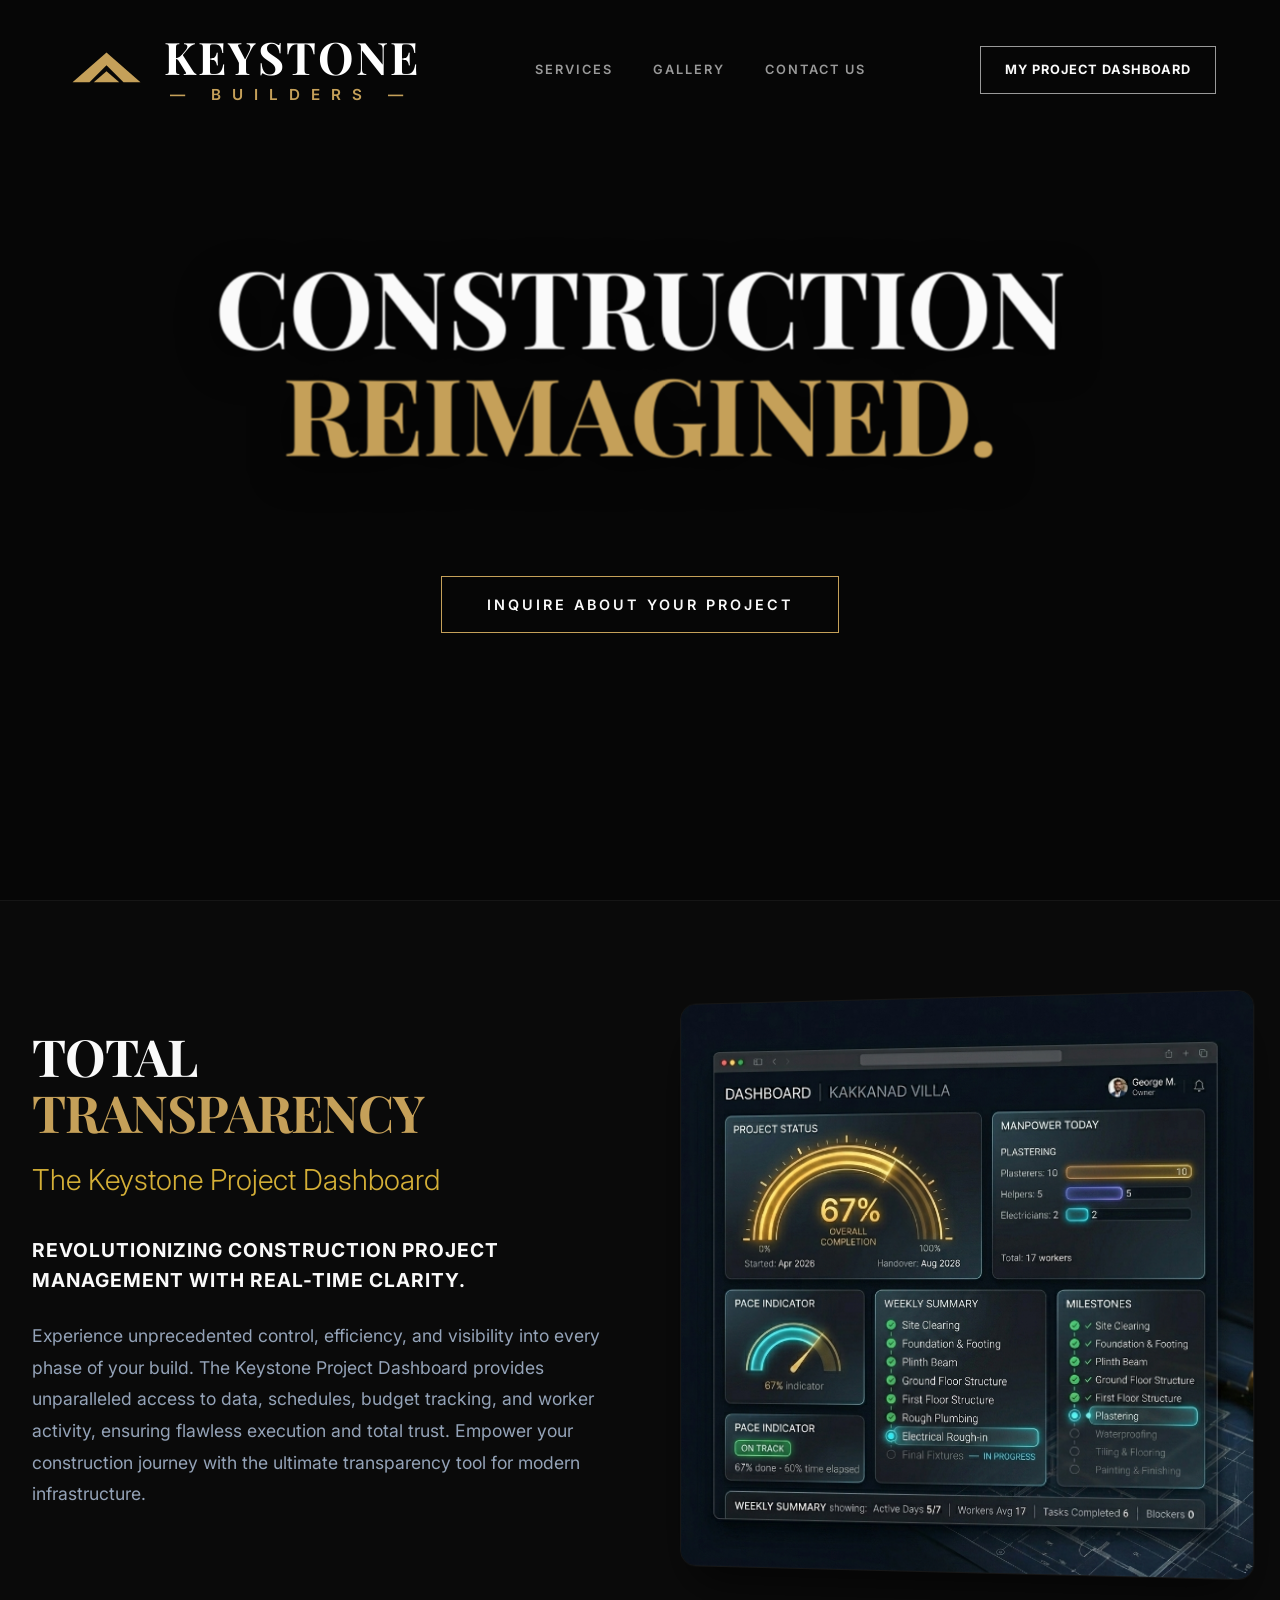
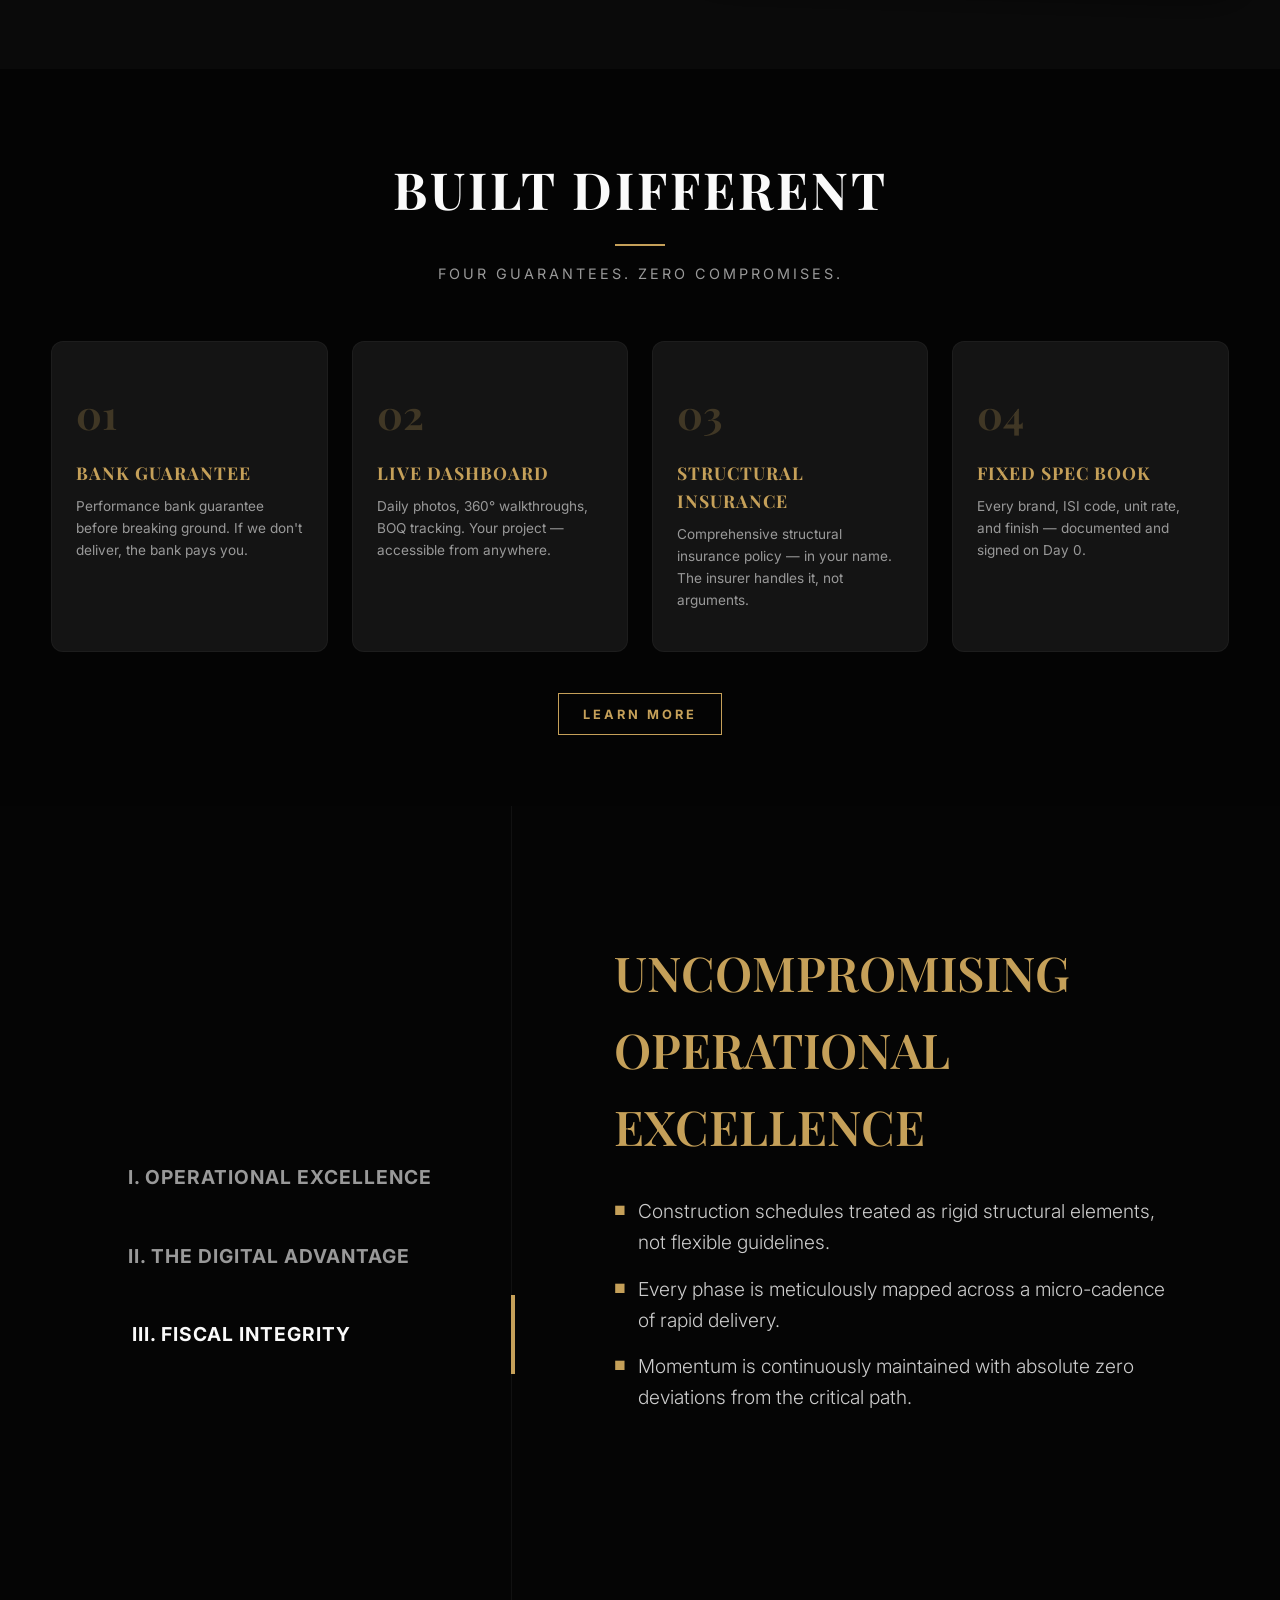
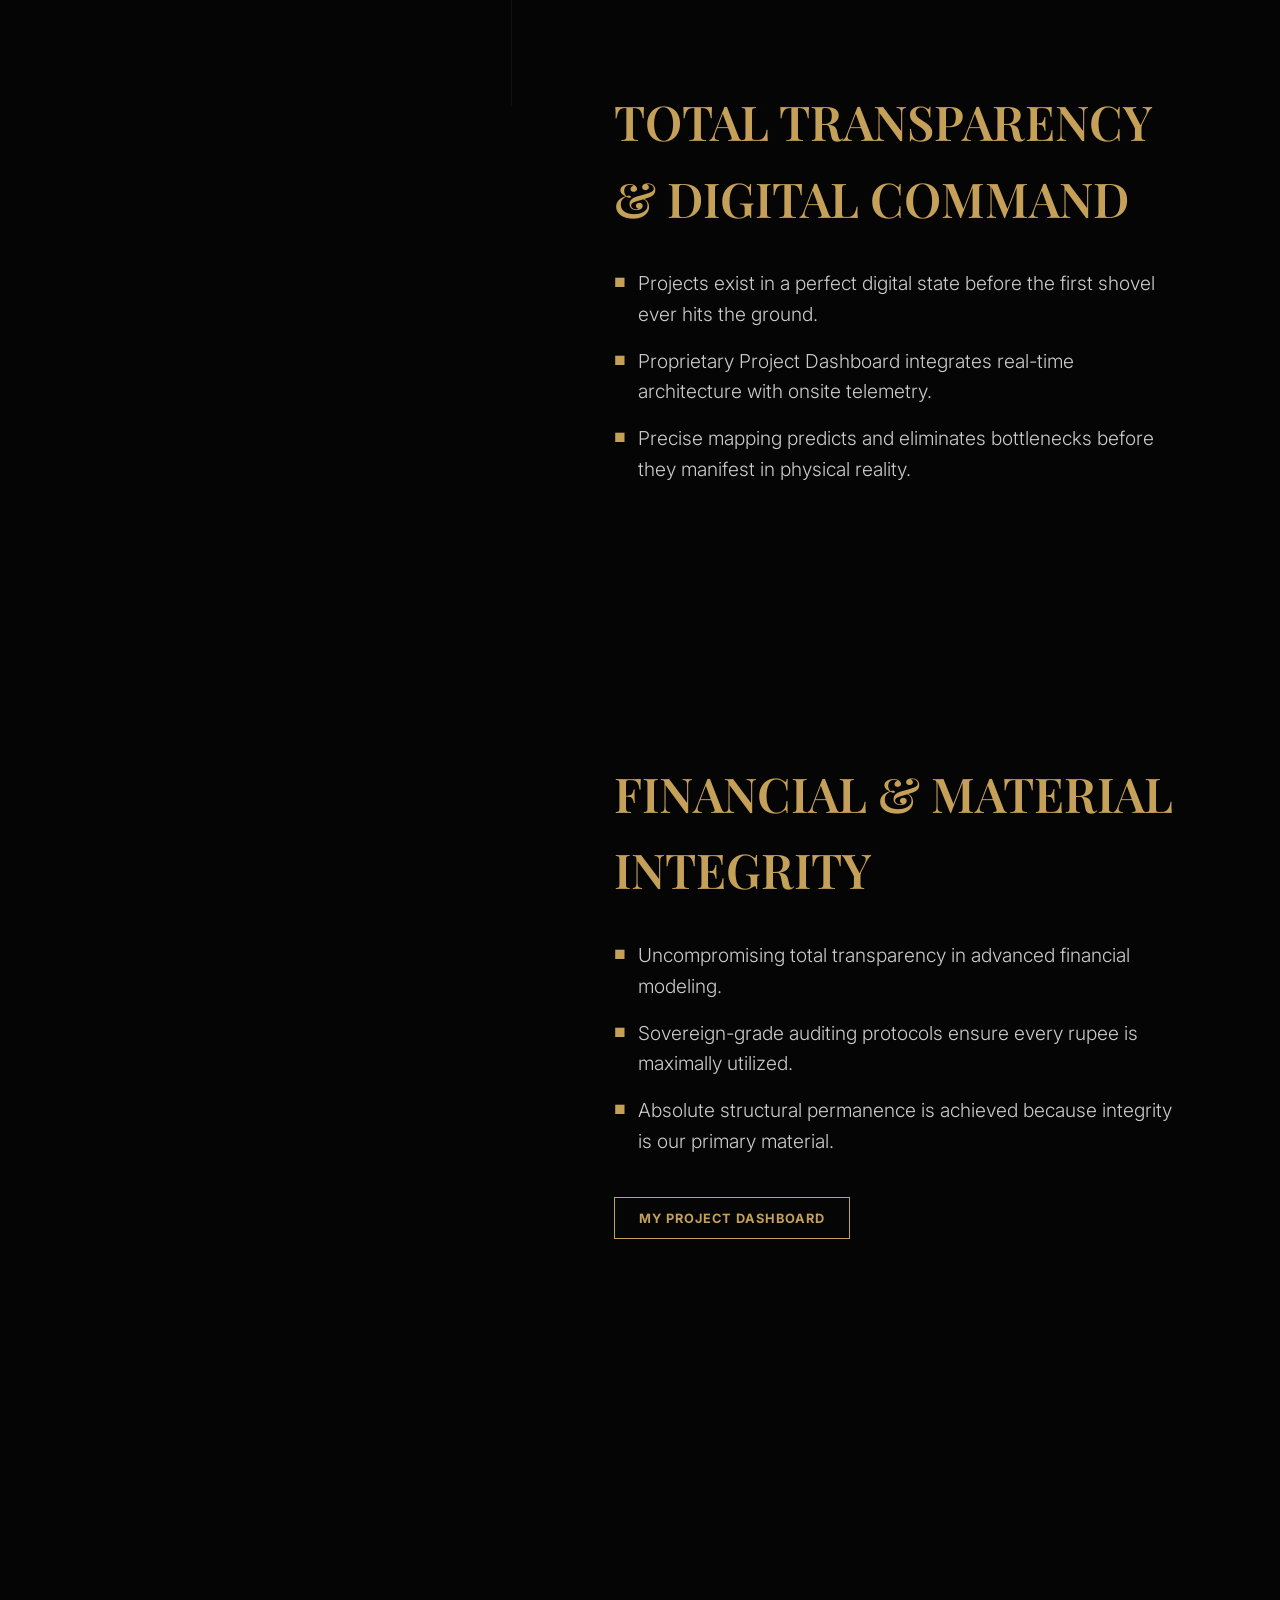
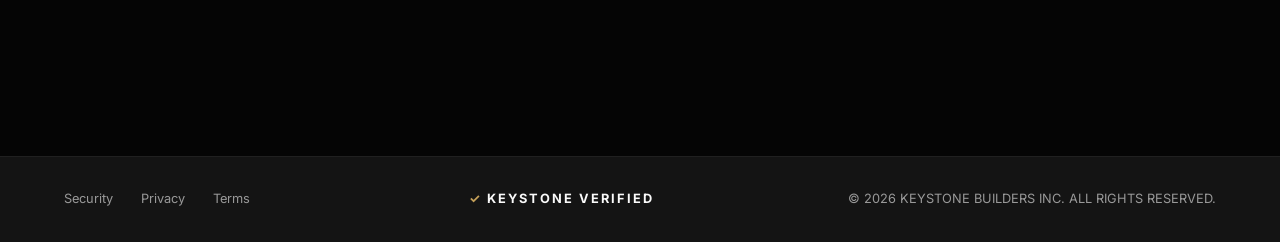
==== index.html @ 494ff377 "Change dollar to rupee in Fiscal Integrity" ====
<!DOCTYPE html>
<html lang="en">
<head>
    <meta charset="UTF-8">
    <meta name="viewport" content="width=device-width, initial-scale=1.0">
    <title>Construction Reimagined</title>
    <meta name="description" content="A premium construction command center demonstrating uncompromising operational excellence.">
    <!-- Google Fonts: Inter & Playfair Display -->
    <link rel="preconnect" href="https://fonts.googleapis.com">
    <link rel="preconnect" href="https://fonts.gstatic.com" crossorigin>
    <link href="https://fonts.googleapis.com/css2?family=Inter:wght@300;400;600&family=Playfair+Display:ital,wght@0,400;0,600;0,700;1,400&display=swap" rel="stylesheet">
    <link rel="stylesheet" href="./style.css?v=5">
</head>
<body>
    
    <!-- Hero Background Video -->
    <div class="video-container">
        <!-- We'll use script to handle the play-once logic -->
        <video id="hero-video" class="hero-video" autoplay muted playsinline>
            <source src="./project_video/final.mp4?v=4" type="video/mp4">
            Your browser does not support the video tag.
        </video>
        <div class="video-overlay"></div>
    </div>

    <!-- Spatial 3D Hero Content -->
    <main class="spatial-hero">
        <header class="header">
            <div class="logo-container">
                <svg class="logo-icon" viewBox="0 0 100 60" xmlns="http://www.w3.org/2000/svg">
                    <path d="M50 10 L90 45 L70 45 L50 25 L30 45 L10 45 Z" fill="#C5A059"/>
                    <polygon points="50,32 65,45 35,45" fill="#C5A059"/>
                </svg>
                <div class="logo-text">
                    <div class="logo-title">KEYSTONE</div>
                    <div class="logo-sub">&mdash; BUILDERS &mdash;</div>
                </div>
            </div>
            <nav class="header-nav">
                <a href="./services.html" class="nav-link">SERVICES</a>
                <a href="./gallery.html" class="nav-link">GALLERY</a>
                <a href="./contact.html" class="nav-link">CONTACT US</a>
            </nav>
            <a href="https://customer.keystonebuildersindia.com/" class="btn-secondary">MY PROJECT DASHBOARD</a>
        </header>

        <section class="hero-content">
            <h1 class="hero-title" id="title-3d">
                <span>CONSTRUCTION</span> 
                <span class="accent">REIMAGINED.</span>
            </h1>
            
            <div class="cta-container">
                <button class="btn-primary" id="inquire-btn">INQUIRE ABOUT YOUR PROJECT</button>
            </div>
        </section>

        <!-- Project Dashboard Teaser — TOTAL TRANSPARENCY (shown first) -->
        <section class="command-center-teaser" style="padding: 6rem 2rem; background: var(--bg-dark); border-top: 1px solid rgba(255,255,255,0.05);">
            <div style="max-width: 1400px; margin: 0 auto; display: grid; grid-template-columns: 1fr 1fr; gap: 4rem; align-items: center;">
                <div class="teaser-content" style="text-align: left;">
                    <h2 style="font-size: clamp(2.5rem, 4vw, 4rem); font-family: var(--font-heading); margin-bottom: 1rem; line-height: 1.1; letter-spacing: -1px;">TOTAL<br><span class="accent">TRANSPARENCY</span></h2>
                    <h3 style="font-size: 1.8rem; color: var(--gold, #d4af37); margin-bottom: 2rem; font-weight: 300;">The Keystone Project Dashboard</h3>
                    
                    <p style="font-size: 1.2rem; font-weight: 700; margin-bottom: 1.5rem; letter-spacing: 1px;">REVOLUTIONIZING CONSTRUCTION PROJECT MANAGEMENT WITH REAL-TIME CLARITY.</p>
                    
                    <p style="font-size: 1.1rem; color: #94a3b8; line-height: 1.8; margin-bottom: 2rem;">
                        Experience unprecedented control, efficiency, and visibility into every phase of your build. The Keystone Project Dashboard provides unparalleled access to data, schedules, budget tracking, and worker activity, ensuring flawless execution and total trust. Empower your construction journey with the ultimate transparency tool for modern infrastructure.
                    </p>
                </div>
                
                <div class="teaser-image" style="border-radius: 16px; overflow: hidden; box-shadow: 0 25px 50px -12px rgba(0, 0, 0, 0.7); border: 1px solid rgba(255,255,255,0.05); transform: perspective(1000px) rotateY(-5deg);">
                    <img src="images/command_center_ui.png" alt="Keystone Project Dashboard Interface" style="width: 100%; height: auto; display: block; object-fit: cover;">
                </div>
            </div>
            
            <style>
                @media (max-width: 992px) {
                    .command-center-teaser > div {
                        grid-template-columns: 1fr !important;
                        text-align: center !important;
                    }
                    .teaser-content { text-align: center !important; }
                    .teaser-image { transform: none !important; margin-top: 2rem; }
                }
            </style>
        </section>

        <!-- BUILT DIFFERENT — Teaser for Services -->
        <section id="built-different" style="background: rgba(0,0,0,0.6); padding: 5rem 4%; position: relative; z-index: 10;">
            <div style="max-width: 1200px; margin: 0 auto; text-align: center;">
                <h2 style="font-family: var(--font-heading); font-size: clamp(2rem, 4vw, 3.2rem); letter-spacing: 3px; margin-bottom: 0.8rem;">BUILT DIFFERENT</h2>
                <div style="width: 50px; height: 2px; background: var(--accent); margin: 0 auto 1rem;"></div>
                <p style="color: var(--text-dim); font-size: 0.9rem; letter-spacing: 3px; margin-bottom: 3.5rem;">FOUR GUARANTEES. ZERO COMPROMISES.</p>

                <div style="display: grid; grid-template-columns: repeat(4, 1fr); gap: 1.5rem;">
                    <!-- 01 -->
                    <div style="background: var(--bg-card); border: 1px solid rgba(255,255,255,0.04); border-radius: 12px; padding: 2.5rem 1.5rem; text-align: left; transition: border-color 0.3s;" onmouseenter="this.style.borderColor='rgba(197,160,89,0.2)'" onmouseleave="this.style.borderColor='rgba(255,255,255,0.04)'">
                        <div style="font-family: var(--font-heading); font-size: 2.5rem; color: rgba(197,160,89,0.25); font-weight: 700; margin-bottom: 0.8rem;">01</div>
                        <h3 style="font-family: var(--font-heading); font-size: 1.1rem; color: var(--accent); letter-spacing: 1px; margin-bottom: 0.6rem;">BANK GUARANTEE</h3>
                        <p style="font-size: 0.85rem; color: #999; line-height: 1.6;">Performance bank guarantee before breaking ground. If we don't deliver, the bank pays you.</p>
                    </div>
                    <!-- 02 -->
                    <div style="background: var(--bg-card); border: 1px solid rgba(255,255,255,0.04); border-radius: 12px; padding: 2.5rem 1.5rem; text-align: left; transition: border-color 0.3s;" onmouseenter="this.style.borderColor='rgba(197,160,89,0.2)'" onmouseleave="this.style.borderColor='rgba(255,255,255,0.04)'">
                        <div style="font-family: var(--font-heading); font-size: 2.5rem; color: rgba(197,160,89,0.25); font-weight: 700; margin-bottom: 0.8rem;">02</div>
                        <h3 style="font-family: var(--font-heading); font-size: 1.1rem; color: var(--accent); letter-spacing: 1px; margin-bottom: 0.6rem;">LIVE DASHBOARD</h3>
                        <p style="font-size: 0.85rem; color: #999; line-height: 1.6;">Daily photos, 360° walkthroughs, BOQ tracking. Your project — accessible from anywhere.</p>
                    </div>
                    <!-- 03 -->
                    <div style="background: var(--bg-card); border: 1px solid rgba(255,255,255,0.04); border-radius: 12px; padding: 2.5rem 1.5rem; text-align: left; transition: border-color 0.3s;" onmouseenter="this.style.borderColor='rgba(197,160,89,0.2)'" onmouseleave="this.style.borderColor='rgba(255,255,255,0.04)'">
                        <div style="font-family: var(--font-heading); font-size: 2.5rem; color: rgba(197,160,89,0.25); font-weight: 700; margin-bottom: 0.8rem;">03</div>
                        <h3 style="font-family: var(--font-heading); font-size: 1.1rem; color: var(--accent); letter-spacing: 1px; margin-bottom: 0.6rem;">STRUCTURAL INSURANCE</h3>
                        <p style="font-size: 0.85rem; color: #999; line-height: 1.6;">Comprehensive structural insurance policy — in your name. The insurer handles it, not arguments.</p>
                    </div>
                    <!-- 04 -->
                    <div style="background: var(--bg-card); border: 1px solid rgba(255,255,255,0.04); border-radius: 12px; padding: 2.5rem 1.5rem; text-align: left; transition: border-color 0.3s;" onmouseenter="this.style.borderColor='rgba(197,160,89,0.2)'" onmouseleave="this.style.borderColor='rgba(255,255,255,0.04)'">
                        <div style="font-family: var(--font-heading); font-size: 2.5rem; color: rgba(197,160,89,0.25); font-weight: 700; margin-bottom: 0.8rem;">04</div>
                        <h3 style="font-family: var(--font-heading); font-size: 1.1rem; color: var(--accent); letter-spacing: 1px; margin-bottom: 0.6rem;">FIXED SPEC BOOK</h3>
                        <p style="font-size: 0.85rem; color: #999; line-height: 1.6;">Every brand, ISI code, unit rate, and finish — documented and signed on Day 0.</p>
                    </div>
                </div>

                <div style="margin-top: 3rem;">
                    <a href="./services.html" class="btn-secondary" style="border-color: var(--accent); color: var(--accent); letter-spacing: 3px;">LEARN MORE</a>
                </div>
            </div>

            <style>
                @media (max-width: 768px) {
                    #built-different div[style*="grid-template-columns"] {
                        grid-template-columns: 1fr 1fr !important;
                    }
                }
                @media (max-width: 480px) {
                    #built-different div[style*="grid-template-columns"] {
                        grid-template-columns: 1fr !important;
                    }
                }
            </style>
        </section>

        <!-- The Pillars (Left-Aligned Narrative) -->
        <section class="narrative-pillars">
            <div class="left-nav">
                <div class="nav-item active" data-target="pillar-1">I. OPERATIONAL EXCELLENCE</div>
                <div class="nav-item" data-target="pillar-2">II. THE DIGITAL ADVANTAGE</div>
                <div class="nav-item" data-target="pillar-3">III. FISCAL INTEGRITY</div>
            </div>
            
            <div class="right-content">
                <div id="pillar-1" class="pillar-content active">
                    <h2>UNCOMPROMISING OPERATIONAL EXCELLENCE</h2>
                    <ul>
                        <li>Construction schedules treated as rigid structural elements, not flexible guidelines.</li>
                        <li>Every phase is meticulously mapped across a micro-cadence of rapid delivery.</li>
                        <li>Momentum is continuously maintained with absolute zero deviations from the critical path.</li>
                    </ul>
                </div>
                <div id="pillar-2" class="pillar-content">
                    <h2>TOTAL TRANSPARENCY &amp; DIGITAL COMMAND</h2>
                    <ul>
                        <li>Projects exist in a perfect digital state before the first shovel ever hits the ground.</li>
                        <li>Proprietary Project Dashboard integrates real-time architecture with onsite telemetry.</li>
                        <li>Precise mapping predicts and eliminates bottlenecks before they manifest in physical reality.</li>
                    </ul>
                </div>
                <div id="pillar-3" class="pillar-content">
                    <h2>FINANCIAL &amp; MATERIAL INTEGRITY</h2>
                    <ul>
                        <li>Uncompromising total transparency in advanced financial modeling.</li>
                        <li>Sovereign-grade auditing protocols ensure every rupee is maximally utilized.</li>
                        <li>Absolute structural permanence is achieved because integrity is our primary material.</li>
                    </ul>
                    
                    <div style="margin-top: 3rem;">
                        <a href="https://customer.keystonebuildersindia.com/" class="btn-secondary" style="border-color: var(--accent); color: var(--accent);">MY PROJECT DASHBOARD</a>
                    </div>
                </div>
            </div>
        </section>

        <!-- Portfolio Carousel — Auto-scrolling strip from Supabase Storage -->
        <section class="portfolio-carousel" id="portfolio-section" style="padding: 3rem 0; background: #000; display: block; clear: both; width: 100%; border-top: 1px solid rgba(255,255,255,0.04); overflow: hidden;">
            <div id="carouselTrack" style="display: flex; gap: 12px; width: max-content; animation: carouselScroll 40s linear infinite;">
                <!-- Populated dynamically from Supabase Storage -->
            </div>
            <style>
                @keyframes carouselScroll {
                    0% { transform: translateX(0); }
                    100% { transform: translateX(-50%); }
                }
                #carouselTrack:hover { animation-play-state: paused; }
                .carousel-item { flex-shrink: 0; width: 320px; height: 220px; border-radius: 10px; overflow: hidden; cursor: pointer; position: relative; background: #111; border: 1px solid rgba(255,255,255,0.06); transition: transform 0.3s ease, box-shadow 0.3s ease; }
                .carousel-item:hover { transform: scale(1.04); box-shadow: 0 12px 40px rgba(197,160,89,0.15); }
                .carousel-item img, .carousel-item video { width: 100%; height: 100%; object-fit: cover; pointer-events: none; }
                .carousel-item .play-badge { position: absolute; inset: 0; display: flex; align-items: center; justify-content: center; background: rgba(0,0,0,0.3); }
                .carousel-item .play-badge div { width: 50px; height: 50px; border-radius: 50%; background: rgba(197,160,89,0.9); display: flex; align-items: center; justify-content: center; box-shadow: 0 4px 20px rgba(0,0,0,0.4); }
            </style>
        </section>

        
        <footer class="footer">
            <div class="footer-links">
                <a href="#security-policy">Security</a>
                <a href="#privacy-policy">Privacy</a>
                <a href="#terms-of-service">Terms</a>
            </div>
            
            <div class="trust-badge">
                <span class="badge-icon">✓</span> <span class="badge-text">KEYSTONE VERIFIED</span>
            </div>
            
            <div class="copyright">
                &copy; 2026 KEYSTONE BUILDERS INC. ALL RIGHTS RESERVED.
            </div>
        </footer>
    </main>

    <!-- Contact Modal -->
    <div class="modal-overlay" id="contact-modal">
        <div class="modal-content">
            <button class="close-btn" id="close-modal">&times;</button>
            <h2 class="modal-title">INQUIRE ABOUT YOUR PROJECT</h2>
            <form id="contact-form" class="contact-form">
                <div class="input-group">
                    <input type="text" id="name" required placeholder=" ">
                    <label for="name">Name</label>
                </div>
                <div class="input-group">
                    <input type="email" id="email" required placeholder=" ">
                    <label for="email">Email</label>
                </div>
                <div class="input-group">
                    <input type="tel" id="phone" required placeholder=" ">
                    <label for="phone">Phone</label>
                </div>
                <div class="input-group">
                    <input type="text" id="location" required placeholder=" ">
                    <label for="location">Location</label>
                </div>
                <div class="input-group">
                    <textarea id="query" rows="4" required placeholder=" "></textarea>
                    <label for="query">Tell us about your project</label>
                </div>
                <button type="submit" class="btn-primary form-submit">SUBMIT INQUIRY</button>
            </form>
            <div class="success-message" id="success-msg" style="display:none;">
                <h3 class="accent">Thank you for your inquiry.</h3>
                <p>A commanding officer will review your project parameters and reach out shortly.</p>
            </div>
        </div>
    </div>

    <!-- Portfolio Lightbox — must be direct child of body for z-index to work -->
    <div id="portfolioLightbox" style="display:none; position:fixed; inset:0; z-index:10000; background:rgba(0,0,0,0.96); backdrop-filter:blur(24px); align-items:center; justify-content:center;">
        <button id="lightboxClose" style="position:absolute; top:20px; right:24px; background:rgba(255,255,255,0.1); border:none; color:#fff; font-size:2rem; cursor:pointer; z-index:10001; width:48px; height:48px; display:flex; align-items:center; justify-content:center; border-radius:50%; transition:background 0.2s;">&times;</button>
        <button id="lightboxPrev" style="position:absolute; left:20px; top:50%; transform:translateY(-50%); background:rgba(255,255,255,0.08); border:1px solid rgba(255,255,255,0.1); color:#fff; font-size:1.8rem; cursor:pointer; width:52px; height:52px; border-radius:50%; display:flex; align-items:center; justify-content:center; transition:background 0.2s;">&#8249;</button>
        <button id="lightboxNext" style="position:absolute; right:20px; top:50%; transform:translateY(-50%); background:rgba(255,255,255,0.08); border:1px solid rgba(255,255,255,0.1); color:#fff; font-size:1.8rem; cursor:pointer; width:52px; height:52px; border-radius:50%; display:flex; align-items:center; justify-content:center; transition:background 0.2s;">&#8250;</button>
        <div id="lightboxContent" style="max-width:90vw; max-height:85vh; display:flex; align-items:center; justify-content:center;"></div>
    </div>

    <script src="./script.js?v=6"></script>
</body>
</html>
---- style.css ----
:root {
    --bg-dark: #0A0A0A; /* Deep Matte Charcoal */
    --bg-card: #141414; /* Slightly lighter charcoal */
    --accent: #C5A059; /* Brushed Champagne Bronze */
    --text-main: #FAFAFA; /* Architectural White */
    --text-dim: #999999;
    --font-heading: 'Playfair Display', serif;
    --font-body: 'Inter', sans-serif;
}

* {
    margin: 0;
    padding: 0;
    box-sizing: border-box;
}

body {
    background-color: var(--bg-dark);
    color: var(--text-main);
    font-family: var(--font-body);
    overflow-x: hidden;
    line-height: 1.6;
}

.accent { color: var(--accent); }

/* Video Background */
.video-container {
    position: fixed;
    top: 0;
    left: 0;
    width: 100vw;
    height: 100vh;
    z-index: -10;
    overflow: hidden;
}

.hero-video {
    width: 100%;
    height: 100%;
    object-fit: cover;
    transition: opacity 1s ease;
}

.video-overlay {
    position: absolute;
    top: 0;
    left: 0;
    width: 100%;
    height: 100%;
    /* Darkening opacity heavily so the video is clear but the white text pops */
    background: rgba(5, 5, 5, 0.75);
    z-index: 1;
}

/* Spatial 3D Wrapper */
.spatial-hero {
    perspective: 1200px;
    width: 100%;
    /* Removed flex to prevent it from squishing the hero section when narrative-pillars renders below it */
}

/* Header */
.header {
    display: flex;
    justify-content: space-between;
    align-items: center;
    padding: 2rem 5%;
    position: fixed;
    width: 100%;
    top: 0;
    z-index: 100;
}

.logo-container {
    display: flex;
    align-items: center;
    gap: 15px;
    cursor: pointer;
}
.logo-icon {
    width: 85px; 
}
.logo-text {
    display: flex;
    flex-direction: column;
}
.logo-title {
    font-family: var(--font-heading);
    font-size: 2.8rem;
    font-weight: 700;
    letter-spacing: 2px;
    color: #FFFFFF;
    line-height: 1.1;
}
.logo-sub {
    font-size: 0.95rem;
    font-weight: 600;
    color: var(--accent);
    text-align: center;
    letter-spacing: 11px;
    margin-top: 2px;
}

.btn-secondary {
    color: var(--text-main);
    text-decoration: none;
    font-size: 0.8rem;
    font-weight: 700;
    letter-spacing: 1px;
    padding: 0.8rem 1.5rem;
    border: 1px solid var(--text-dim);
    transition: all 0.3s ease;
}

.btn-secondary:hover {
    border-color: var(--accent);
    color: var(--accent);
}

.header-nav {
    display: flex;
    align-items: center;
    gap: 2.5rem;
}

.nav-link {
    color: var(--text-dim);
    text-decoration: none;
    font-size: 0.8rem;
    font-weight: 600;
    letter-spacing: 2px;
    transition: color 0.3s ease;
}

.nav-link:hover {
    color: var(--accent);
}

/* Hero Section */
.hero-content {
    display: flex;
    flex-direction: column;
    justify-content: center;
    align-items: center;
    text-align: center;
    min-height: 100vh;
    padding-top: 80px; /* Offset for the fixed header */
    transform-style: preserve-3d;
    transition: transform 0.1s ease-out;
}

.hero-title {
    font-family: var(--font-heading);
    font-size: clamp(3.5rem, 8vw, 7rem);
    font-weight: 700;
    line-height: 1;
    letter-spacing: -1px;
    margin-bottom: 1.5rem;
    text-transform: uppercase;
    text-shadow: 0 10px 40px rgba(0,0,0,0.9);
    transform: translateZ(50px);
}

.hero-title span { display: block; }

.hero-subtitle {
    font-size: 1rem;
    font-weight: 700;
    letter-spacing: 5px;
    color: var(--text-dim);
    margin-bottom: 3rem;
    transform: translateZ(20px);
}

.btn-primary {
    background: transparent;
    color: var(--text-main);
    border: 1px solid var(--accent);
    padding: 1.2rem 2.8rem;
    font-family: var(--font-body);
    font-size: 0.9rem;
    font-weight: 600;
    letter-spacing: 3px;
    cursor: pointer;
    transition: all 0.5s cubic-bezier(0.25, 1, 0.5, 1);
    transform: translateZ(30px);
    text-transform: uppercase;
}

.btn-primary:hover {
    background: var(--accent);
    color: var(--bg-dark);
}

/* The Pillars Section */
.narrative-pillars {
    background: rgba(0, 0, 0, 0.5); /* Light dark background mapped over it */
    display: flex;
    min-height: 100vh;
    padding: 0;
    position: relative;
    z-index: 10;
}

.left-nav {
    width: 40%;
    position: sticky;
    top: 0;
    height: 100vh;
    display: flex;
    flex-direction: column;
    justify-content: center;
    padding-left: 10%;
    border-right: 1px solid rgba(255,255,255,0.05);
}

.nav-item {
    padding: 1.5rem 0;
    font-size: 1.2rem;
    font-weight: 700;
    color: var(--text-dim);
    cursor: pointer;
    transition: all 0.3s;
    letter-spacing: 1px;
}

.nav-item.active {
    color: var(--text-main);
    border-right: 4px solid var(--accent);
    transform: translateX(4px);
}

.right-content {
    width: 60%;
    padding: 10% 8% 20% 8%;
}

.pillar-content {
    opacity: 0.1;
    transform: translateY(50px);
    transition: all 0.8s cubic-bezier(0.16, 1, 0.3, 1);
    margin-bottom: 30vh;
}

.pillar-content.active {
    opacity: 1;
    transform: translateY(0);
}

.pillar-content h2 {
    font-family: var(--font-heading);
    font-size: 3rem;
    font-weight: 600;
    color: var(--accent);
    margin-bottom: 2rem;
    letter-spacing: 0px;
}

.pillar-content p, .pillar-content ul {
    font-size: 1.2rem;
    color: #ccc;
    font-weight: 300;
}

.pillar-content ul {
    list-style: none; /* Custom bullet points */
    padding-left: 0;
}

.pillar-content li {
    margin-bottom: 1rem;
    position: relative;
    padding-left: 1.5rem;
}

.pillar-content li::before {
    content: "■";
    position: absolute;
    left: 0;
    color: var(--accent);
    font-size: 0.8rem;
    top: 5px;
}

/* Modal */
.modal-overlay {
    position: fixed;
    top: 0;
    left: 0;
    width: 100vw;
    height: 100vh;
    background: rgba(0,0,0,0.9);
    backdrop-filter: blur(10px);
    z-index: 1000;
    display: flex;
    justify-content: center;
    align-items: center;
    opacity: 0;
    pointer-events: none;
    transition: opacity 0.4s ease;
}

.modal-overlay.active {
    opacity: 1;
    pointer-events: all;
}

.modal-content {
    background: var(--bg-card);
    padding: 4rem;
    width: 100%;
    max-width: 600px;
    position: relative;
    transform: translateY(50px) scale(0.95);
    transition: all 0.4s cubic-bezier(0.16, 1, 0.3, 1);
    border-top: 2px solid var(--accent);
}

.modal-overlay.active .modal-content {
    transform: translateY(0) scale(1);
}

.close-btn {
    position: absolute;
    top: 2rem;
    right: 2rem;
    background: none;
    border: none;
    color: var(--text-main);
    font-size: 2rem;
    cursor: pointer;
}

.modal-title {
    font-family: var(--font-heading);
    font-size: 2.2rem;
    font-weight: 600;
    margin-bottom: 2rem;
    letter-spacing: 0px;
}

.input-group {
    position: relative;
    margin-bottom: 2rem;
}

.input-group input, .input-group textarea {
    width: 100%;
    background: transparent;
    border: none;
    border-bottom: 1px solid var(--text-dim);
    color: white;
    padding: 0.5rem 0;
    font-size: 1rem;
    font-family: inherit;
}

.input-group input:focus, .input-group textarea:focus {
    outline: none;
    border-bottom-color: var(--accent);
}

.input-group label {
    position: absolute;
    top: 0.5rem;
    left: 0;
    color: var(--text-dim);
    transition: all 0.2s;
    pointer-events: none;
}

/* Float label up when active or filled */
.input-group input:focus ~ label,
.input-group input:not(:placeholder-shown) ~ label,
.input-group textarea:focus ~ label,
.input-group textarea:not(:placeholder-shown) ~ label {
    top: -1rem;
    font-size: 0.8rem;
    color: var(--accent);
}

/* Footer */
.footer {
    display: flex;
    justify-content: space-between;
    align-items: center;
    padding: 2rem 4rem;
    background: var(--bg-card);
    border-top: 1px solid rgba(255,255,255,0.05);
    font-size: 0.8rem;
    color: var(--text-dim);
}

.footer-links a {
    color: var(--text-dim);
    margin-right: 1.5rem;
    text-decoration: none;
}

.footer-links a:hover { color: white; }

.trust-badge {
    color: var(--text-main);
    font-weight: bold;
    letter-spacing: 2px;
}

.badge-icon { color: var(--accent); }

/* Responsive adjustments */
@media(max-width: 1024px) {
    .header { padding: 1.5rem 3rem; }
    .logo-title { font-size: 2rem; letter-spacing: 2px; }
    .logo-icon { width: 60px; }
    .logo-sub { font-size: 0.75rem; letter-spacing: 7px; }
}

@media(max-width: 768px) {
    .header { 
        flex-direction: column; 
        padding: 1rem 1rem; 
        gap: 1rem; 
        background: rgba(5,5,5,0.85); /* Ensures readability when scrolling */
        backdrop-filter: blur(10px);
    }
    .logo-container { flex-direction: column; gap: 8px; }
    .logo-icon { width: 65px; }
    .logo-title { font-size: 1.8rem; text-align: center; letter-spacing: 2px; }
    .logo-sub { font-size: 0.7rem; letter-spacing: 4px; margin-top: 0; }
    .btn-secondary { font-size: 0.70rem; padding: 0.6rem 1rem; }
    .header-nav { gap: 1.5rem; }
    .nav-link { font-size: 0.7rem; letter-spacing: 1px; }
    
    .hero-content { padding-top: 140px; } /* Offset for stacked header */
    .hero-title { font-size: clamp(2.5rem, 13vw, 4rem); }
    .hero-subtitle { font-size: 0.8rem; letter-spacing: 2px; }
    
    .narrative-pillars { flex-direction: column; }
    .left-nav { 
        width: 100%; height: auto; position: sticky; top: 110px; 
        padding: 1rem; border-right: none; 
        border-bottom: 1px solid rgba(255,255,255,0.1); 
        flex-direction: row; overflow-x: auto; white-space: nowrap; 
        background: rgba(0,0,0,0.9); z-index: 50; 
    }
    .nav-item { padding: 0.5rem 1rem; font-size: 0.9rem; border-right: none; border-bottom: 2px solid transparent; }
    .nav-item.active { border-right: none; border-bottom: 2px solid var(--accent); transform: none; }
    
    .right-content { width: 100%; padding: 2rem 1.5rem; }
    .pillar-content h2 { font-size: 1.8rem; }
    .pillar-content p, .pillar-content ul { font-size: 1rem; }
    
    .footer { flex-direction: column; gap: 1rem; text-align: center; padding: 2rem 1.5rem; }
    .modal-content { padding: 2.5rem 1.5rem; }
}
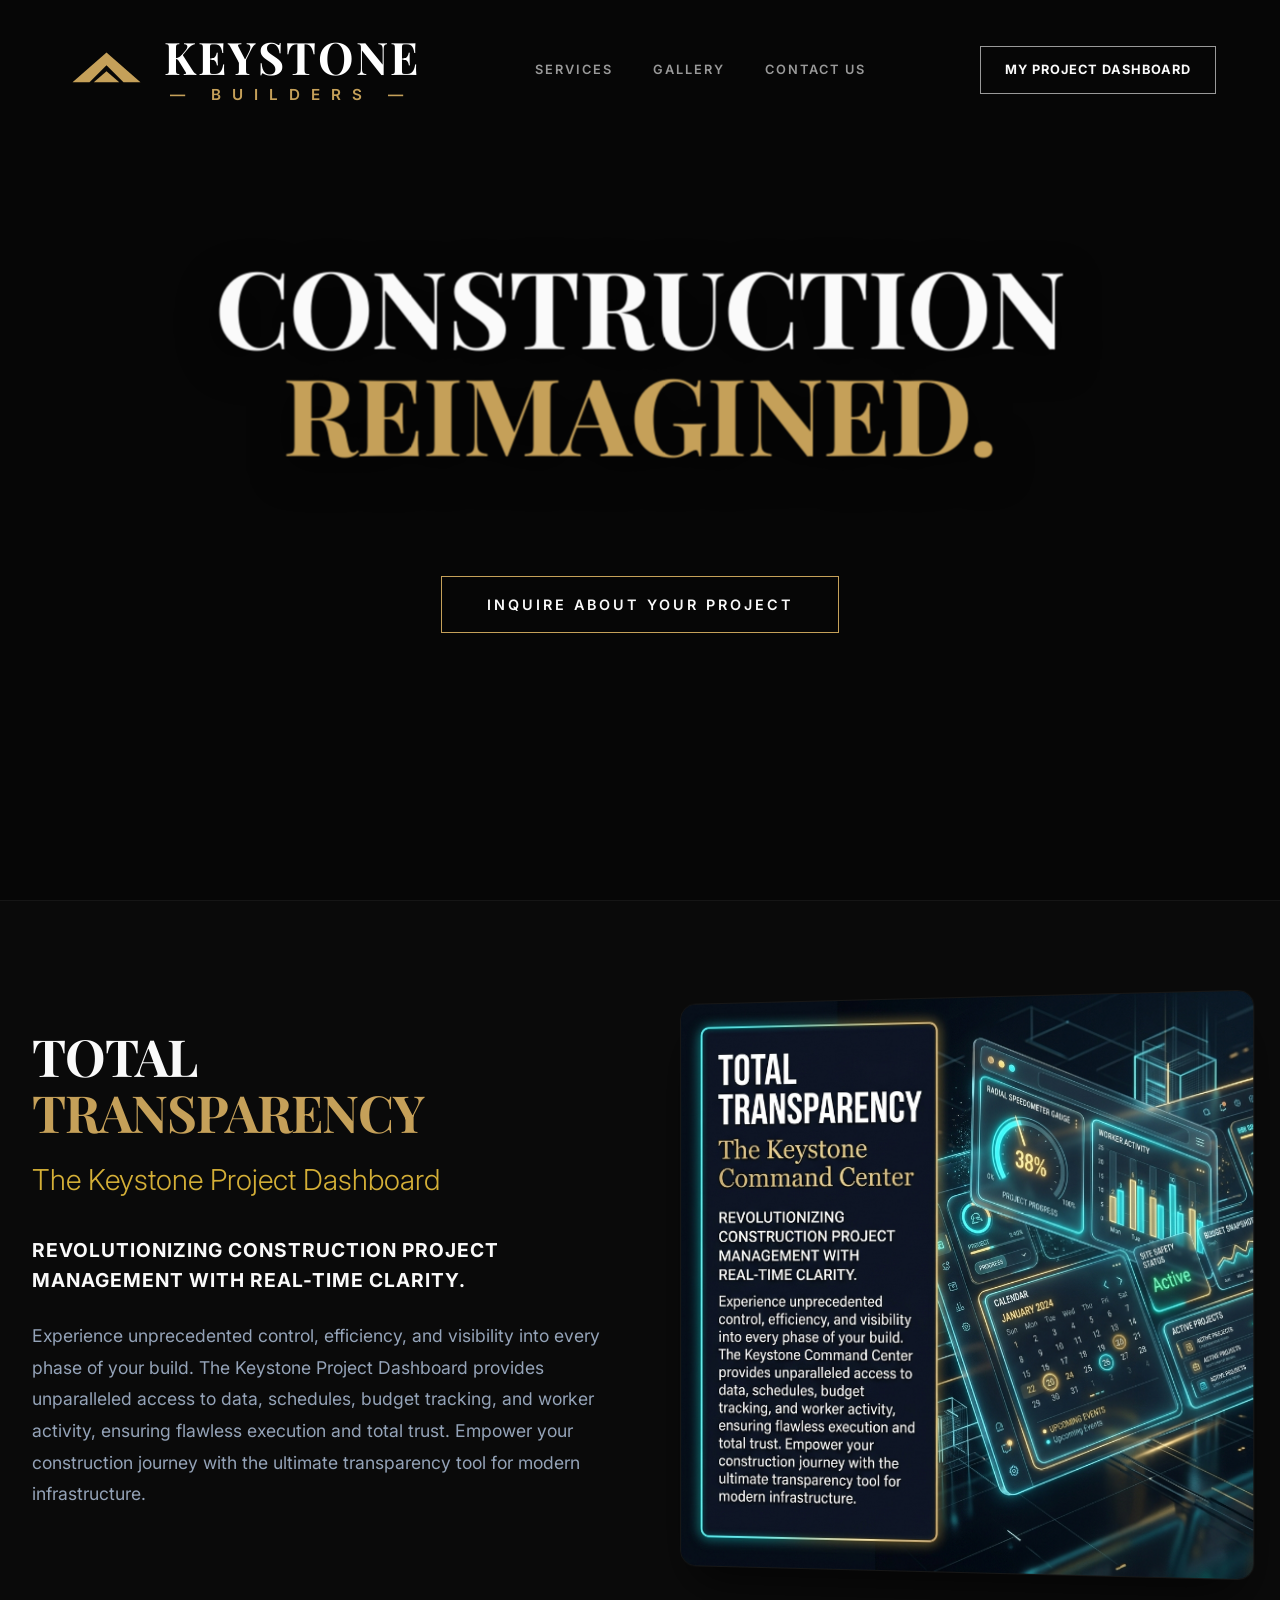
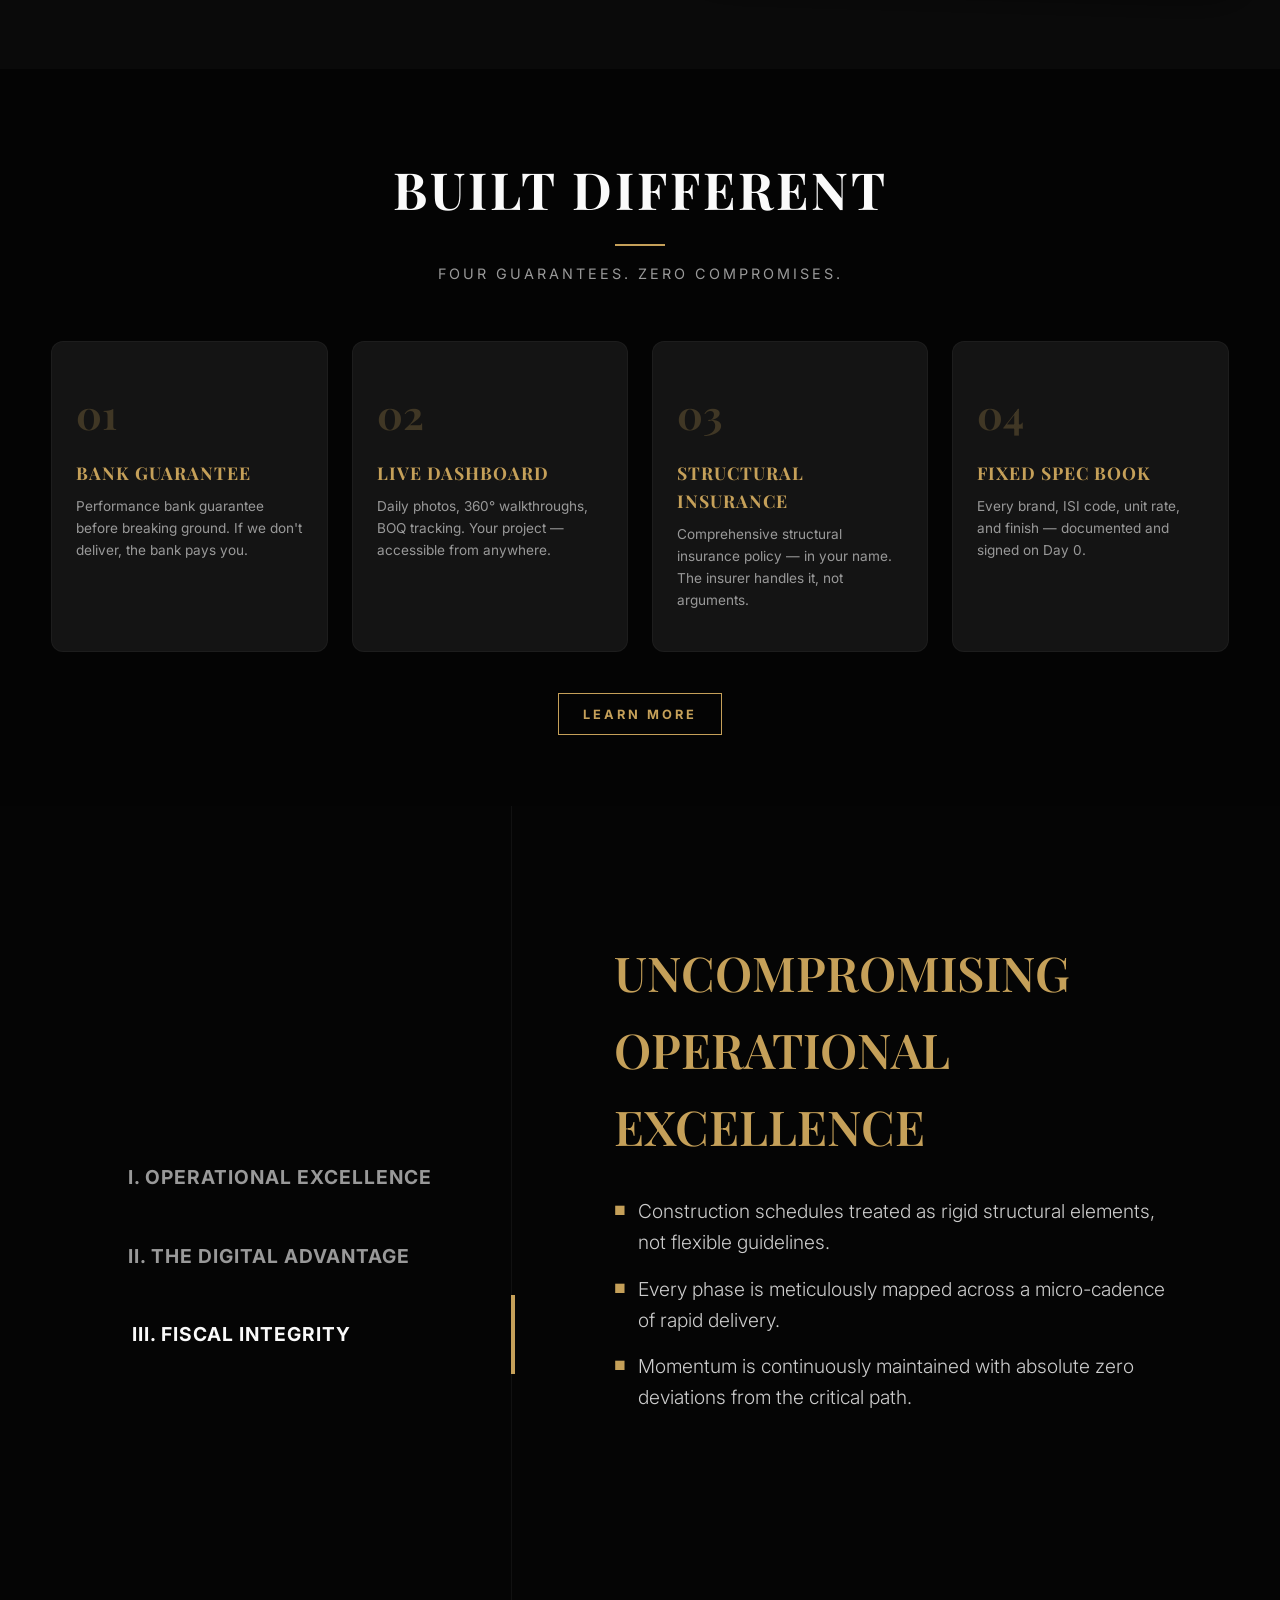
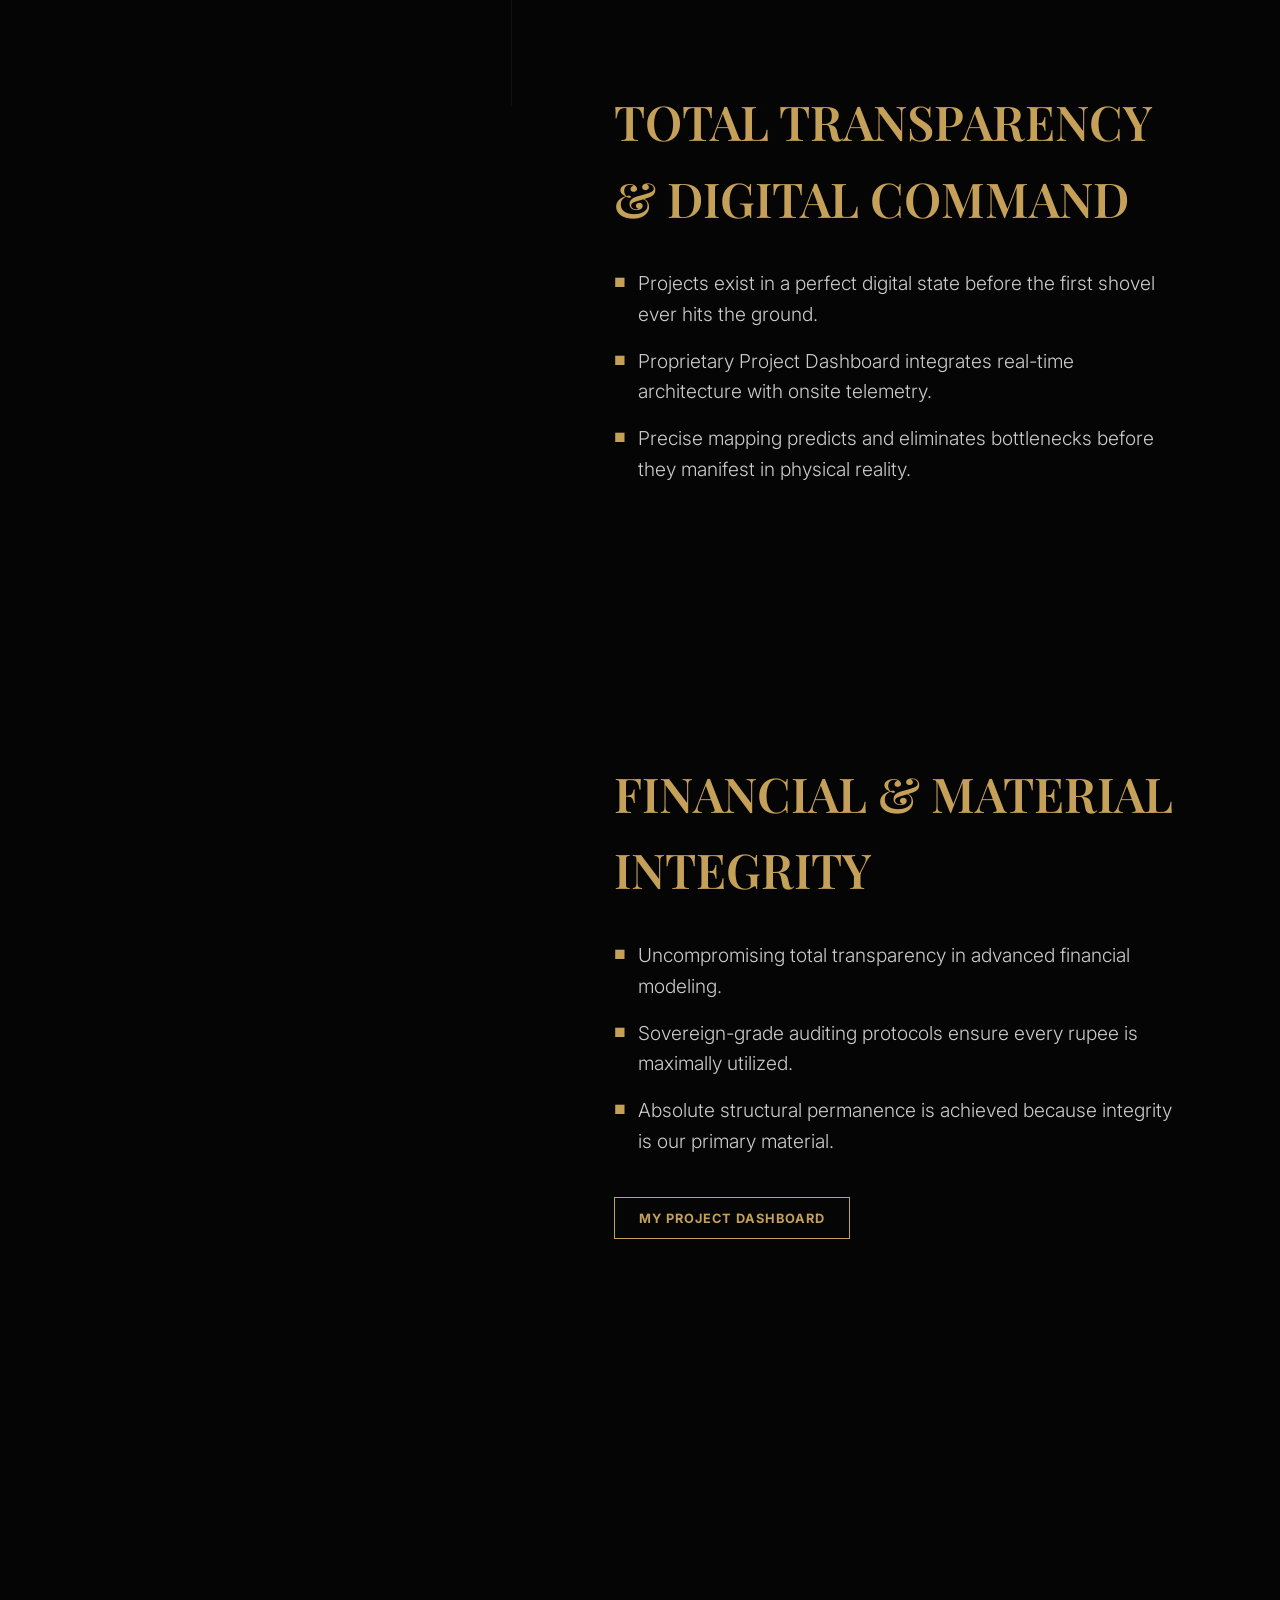
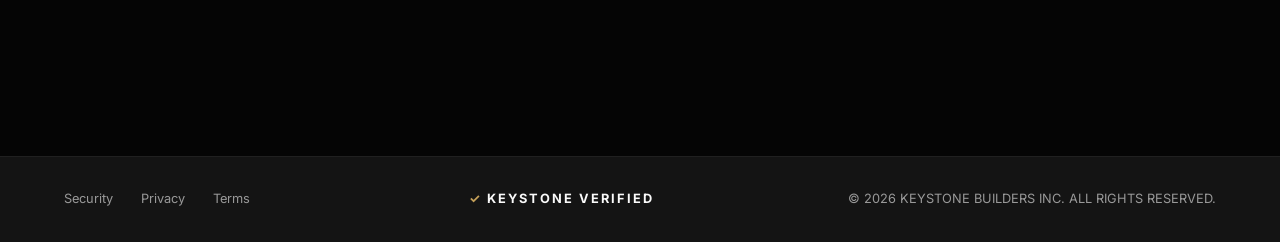
==== commit bfe4418c: "Swap dashboard teaser image to poster version" ====
--- a/index.html
+++ b/index.html
@@ -70,7 +70,7 @@
                 </div>
                 
                 <div class="teaser-image" style="border-radius: 16px; overflow: hidden; box-shadow: 0 25px 50px -12px rgba(0, 0, 0, 0.7); border: 1px solid rgba(255,255,255,0.05); transform: perspective(1000px) rotateY(-5deg);">
-                    <img src="images/command_center_ui.png" alt="Keystone Project Dashboard Interface" style="width: 100%; height: auto; display: block; object-fit: cover;">
+                    <img src="images/command_center_poster.png" alt="Keystone Project Dashboard Interface" style="width: 100%; height: auto; display: block; object-fit: cover;">
                 </div>
             </div>
             
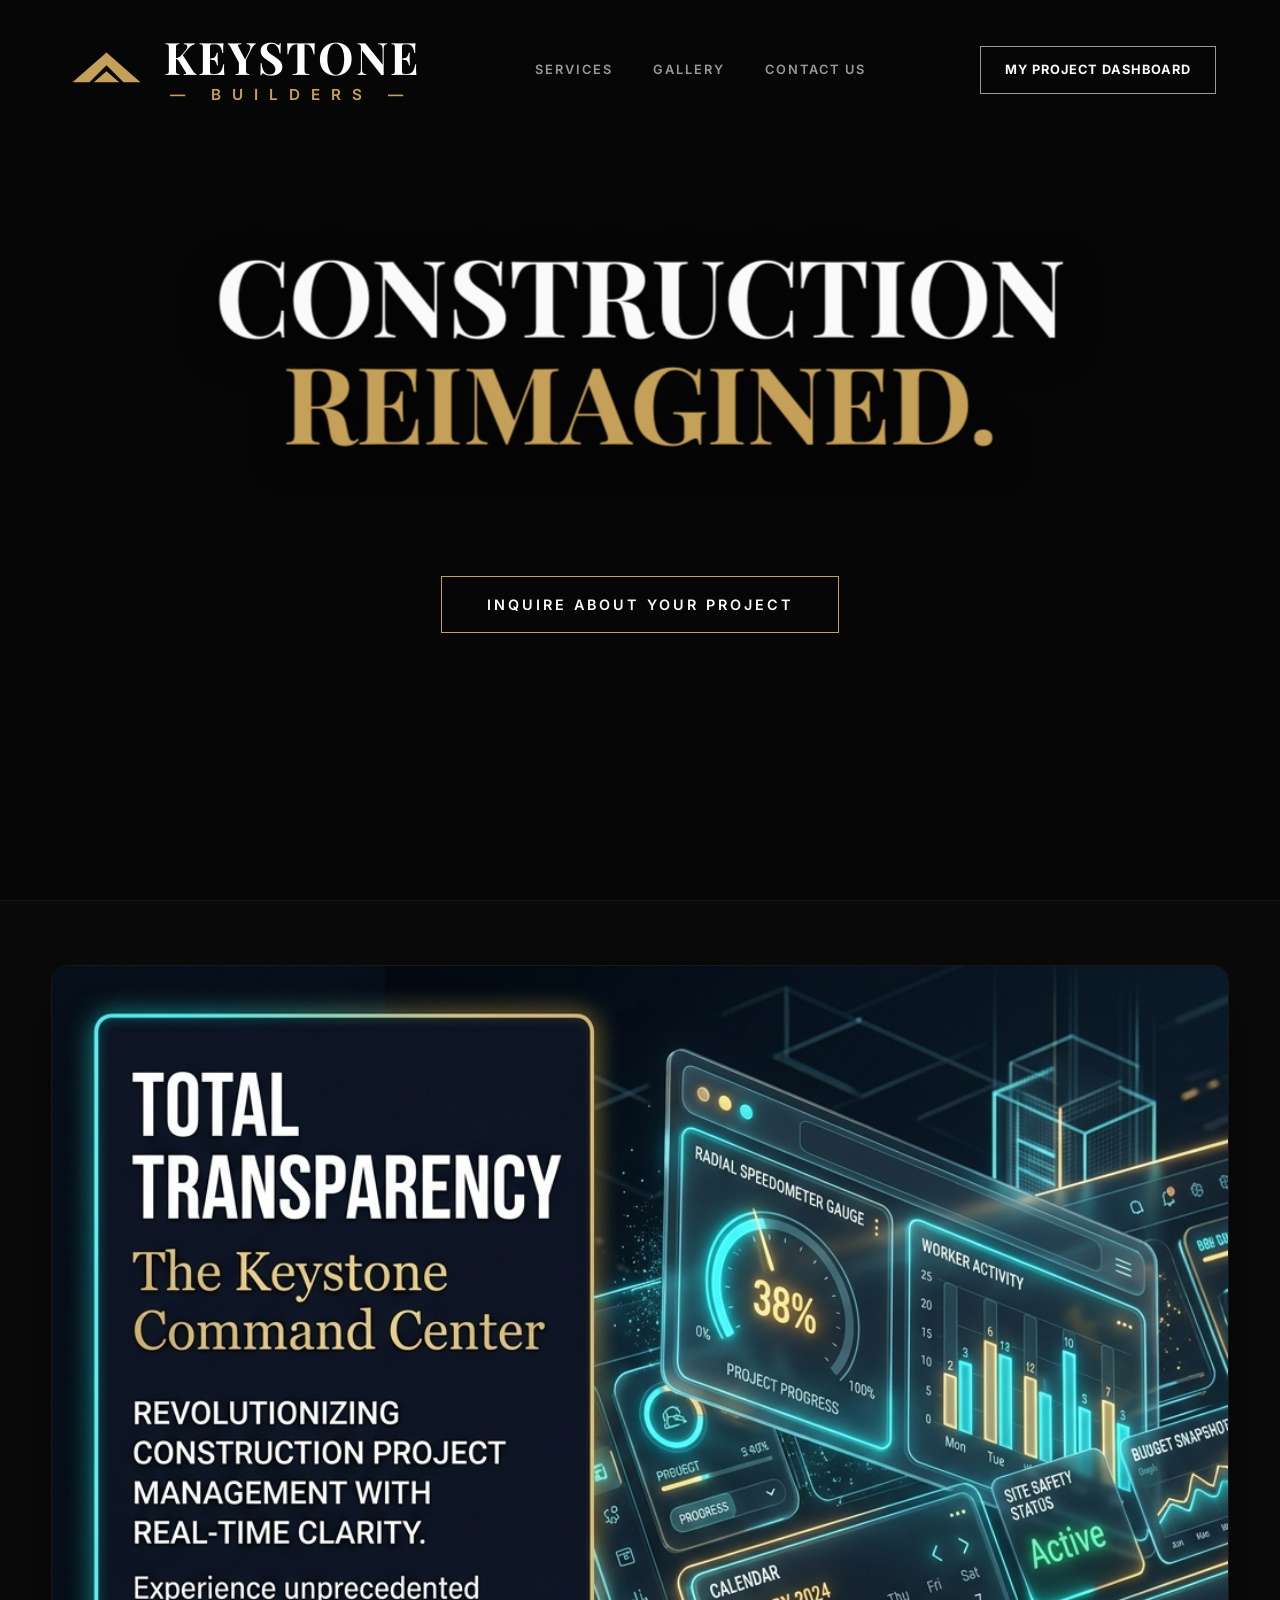
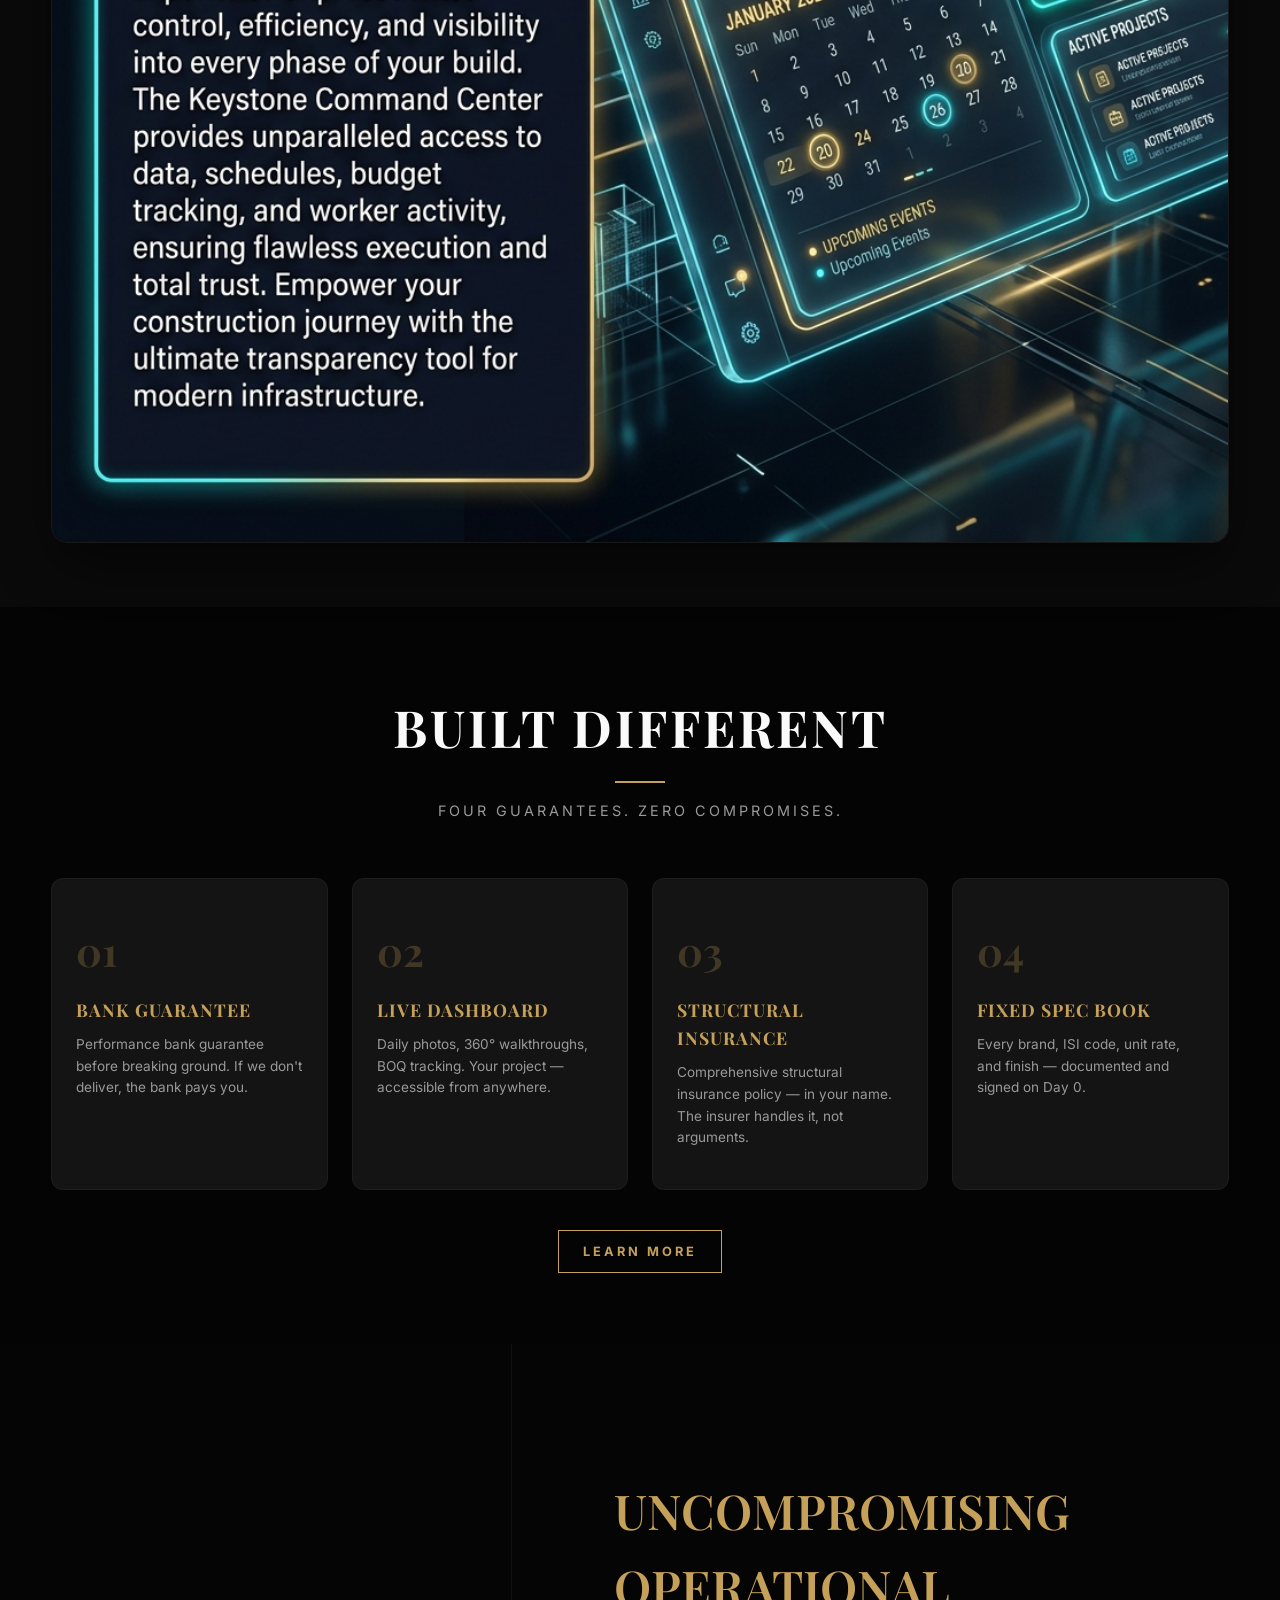
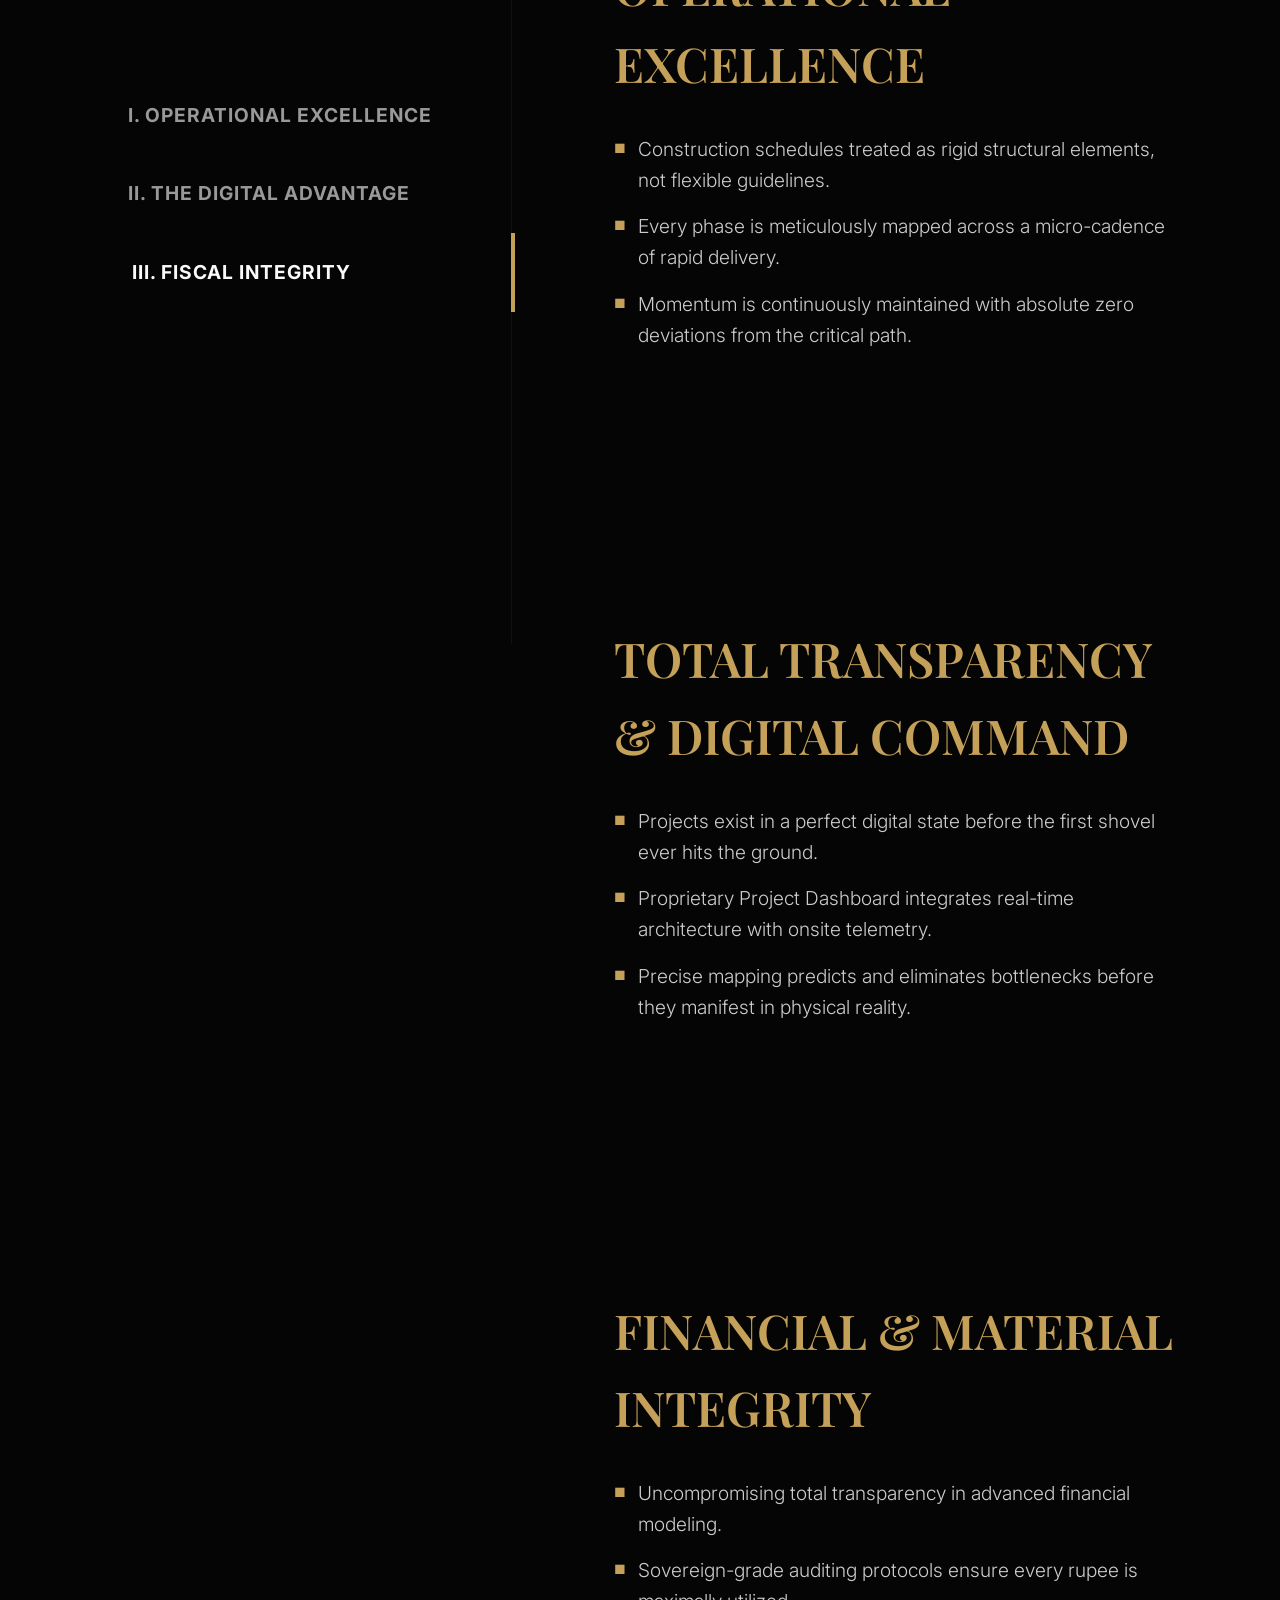
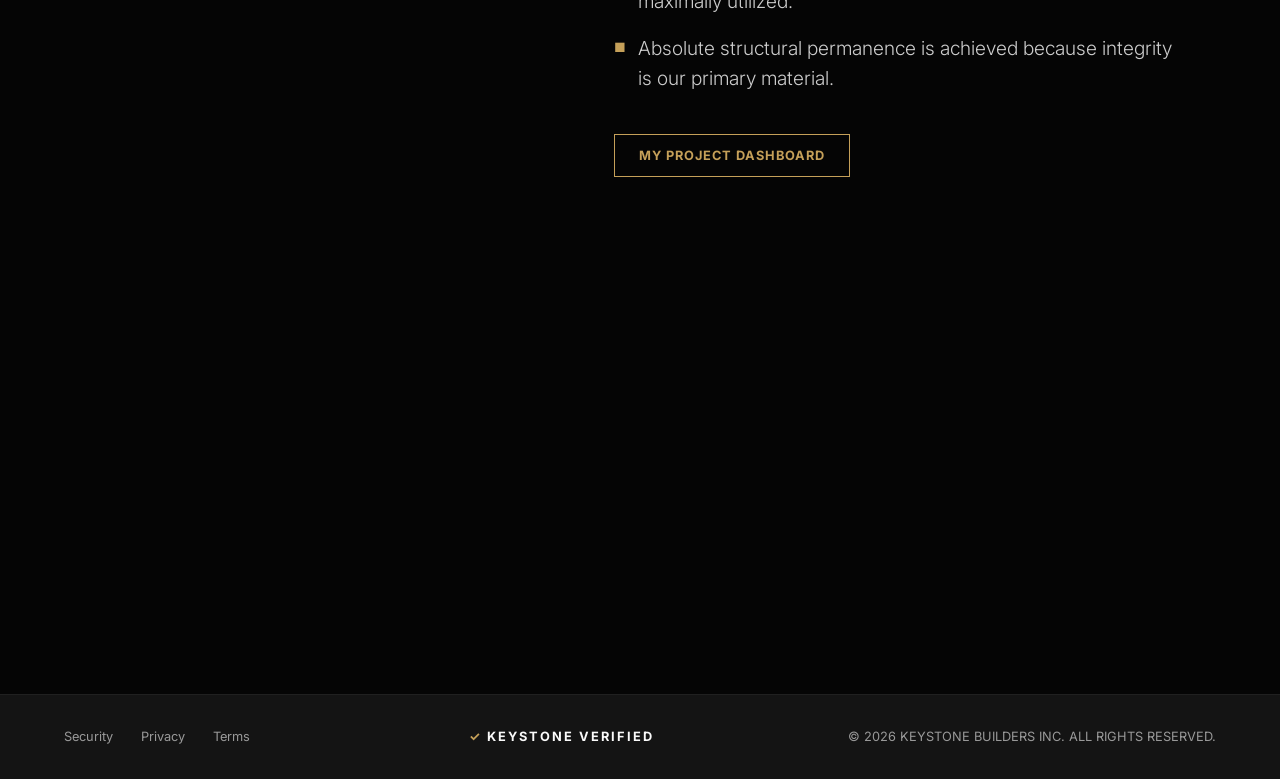
==== commit 425bfdc6: "Replace text+image teaser with full-width poster image only" ====
--- a/index.html
+++ b/index.html
@@ -55,35 +55,11 @@
             </div>
         </section>
 
-        <!-- Project Dashboard Teaser — TOTAL TRANSPARENCY (shown first) -->
-        <section class="command-center-teaser" style="padding: 6rem 2rem; background: var(--bg-dark); border-top: 1px solid rgba(255,255,255,0.05);">
-            <div style="max-width: 1400px; margin: 0 auto; display: grid; grid-template-columns: 1fr 1fr; gap: 4rem; align-items: center;">
-                <div class="teaser-content" style="text-align: left;">
-                    <h2 style="font-size: clamp(2.5rem, 4vw, 4rem); font-family: var(--font-heading); margin-bottom: 1rem; line-height: 1.1; letter-spacing: -1px;">TOTAL<br><span class="accent">TRANSPARENCY</span></h2>
-                    <h3 style="font-size: 1.8rem; color: var(--gold, #d4af37); margin-bottom: 2rem; font-weight: 300;">The Keystone Project Dashboard</h3>
-                    
-                    <p style="font-size: 1.2rem; font-weight: 700; margin-bottom: 1.5rem; letter-spacing: 1px;">REVOLUTIONIZING CONSTRUCTION PROJECT MANAGEMENT WITH REAL-TIME CLARITY.</p>
-                    
-                    <p style="font-size: 1.1rem; color: #94a3b8; line-height: 1.8; margin-bottom: 2rem;">
-                        Experience unprecedented control, efficiency, and visibility into every phase of your build. The Keystone Project Dashboard provides unparalleled access to data, schedules, budget tracking, and worker activity, ensuring flawless execution and total trust. Empower your construction journey with the ultimate transparency tool for modern infrastructure.
-                    </p>
-                </div>
-                
-                <div class="teaser-image" style="border-radius: 16px; overflow: hidden; box-shadow: 0 25px 50px -12px rgba(0, 0, 0, 0.7); border: 1px solid rgba(255,255,255,0.05); transform: perspective(1000px) rotateY(-5deg);">
-                    <img src="images/command_center_poster.png" alt="Keystone Project Dashboard Interface" style="width: 100%; height: auto; display: block; object-fit: cover;">
-                </div>
-            </div>
-            
-            <style>
-                @media (max-width: 992px) {
-                    .command-center-teaser > div {
-                        grid-template-columns: 1fr !important;
-                        text-align: center !important;
-                    }
-                    .teaser-content { text-align: center !important; }
-                    .teaser-image { transform: none !important; margin-top: 2rem; }
-                }
-            </style>
+        <!-- Project Dashboard Teaser — TOTAL TRANSPARENCY -->
+        <section style="padding: 4rem 4%; background: var(--bg-dark); border-top: 1px solid rgba(255,255,255,0.05);">
+            <div style="max-width: 1200px; margin: 0 auto; border-radius: 16px; overflow: hidden; box-shadow: 0 25px 60px -12px rgba(0,0,0,0.7); border: 1px solid rgba(255,255,255,0.06);">
+                <img src="images/command_center_poster.png" alt="Keystone Project Dashboard — Total Transparency" style="width: 100%; height: auto; display: block;">
+            </div>
         </section>
 
         <!-- BUILT DIFFERENT — Teaser for Services -->
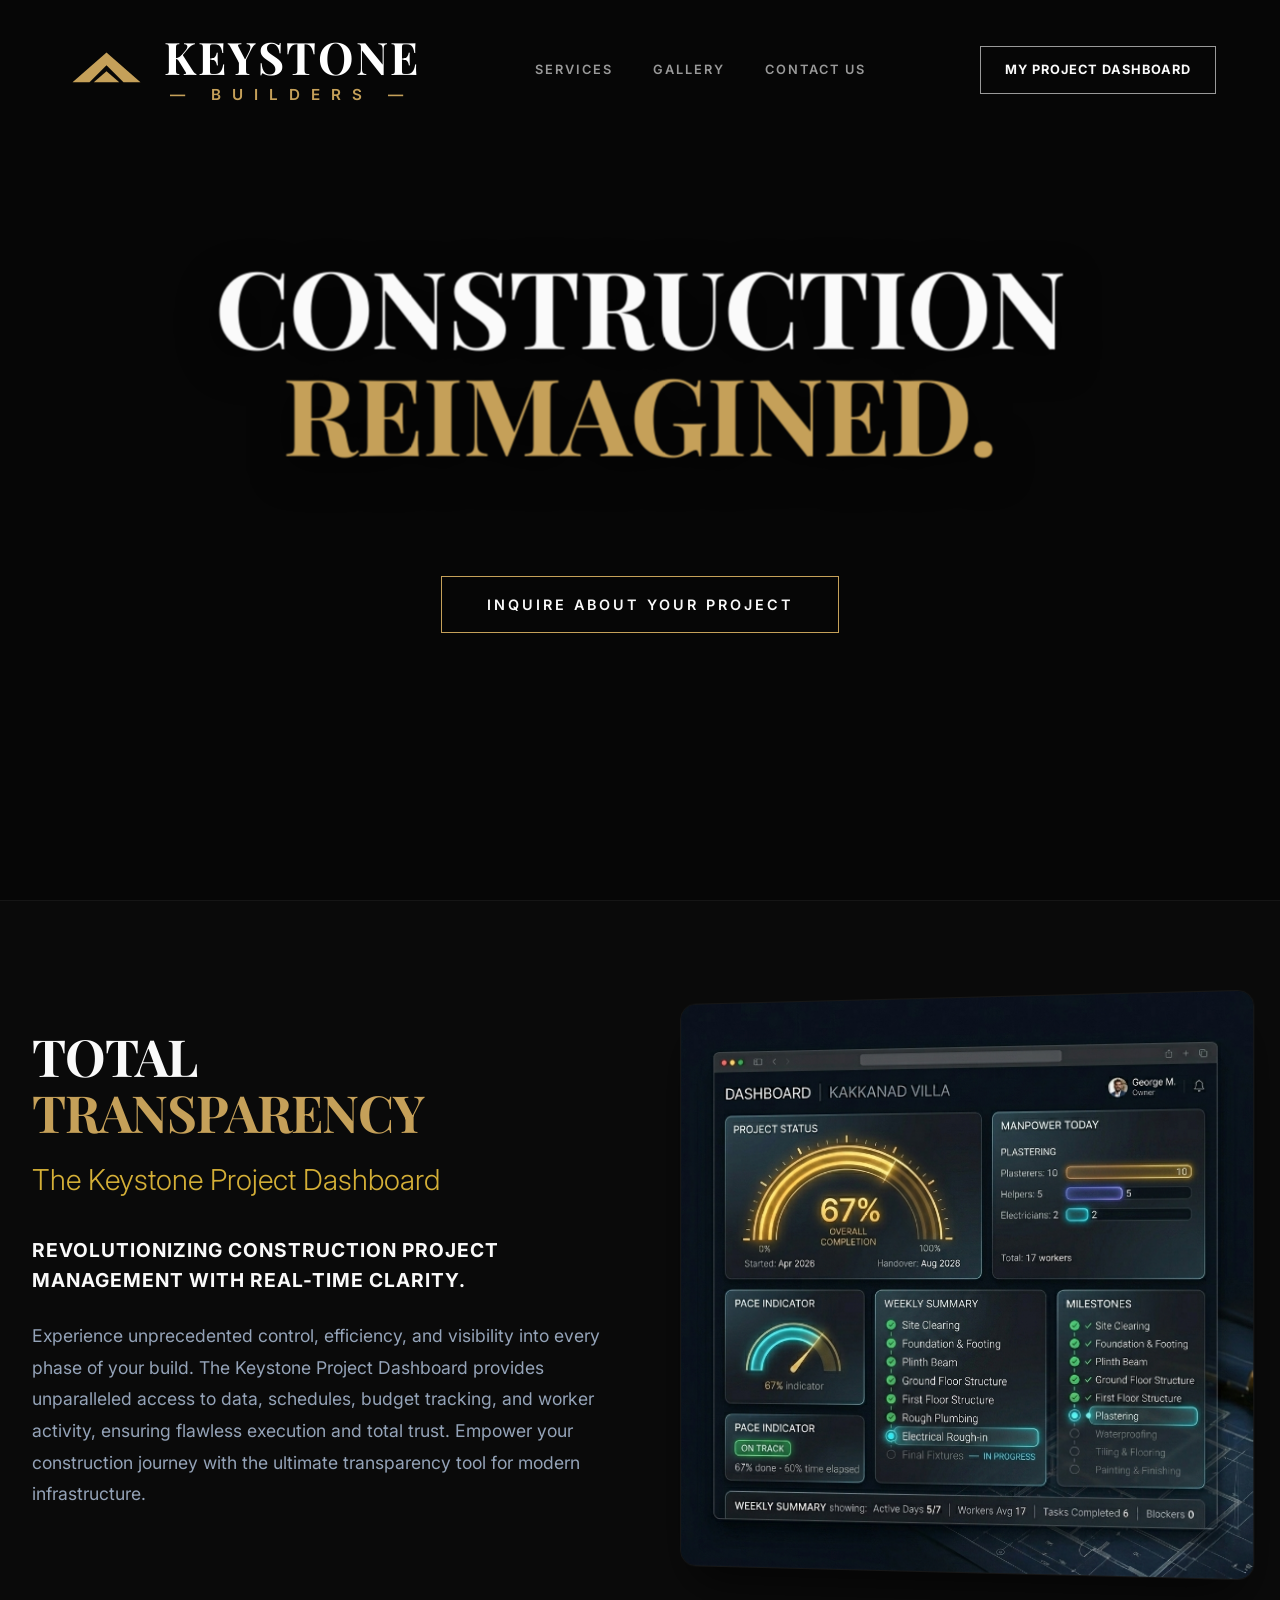
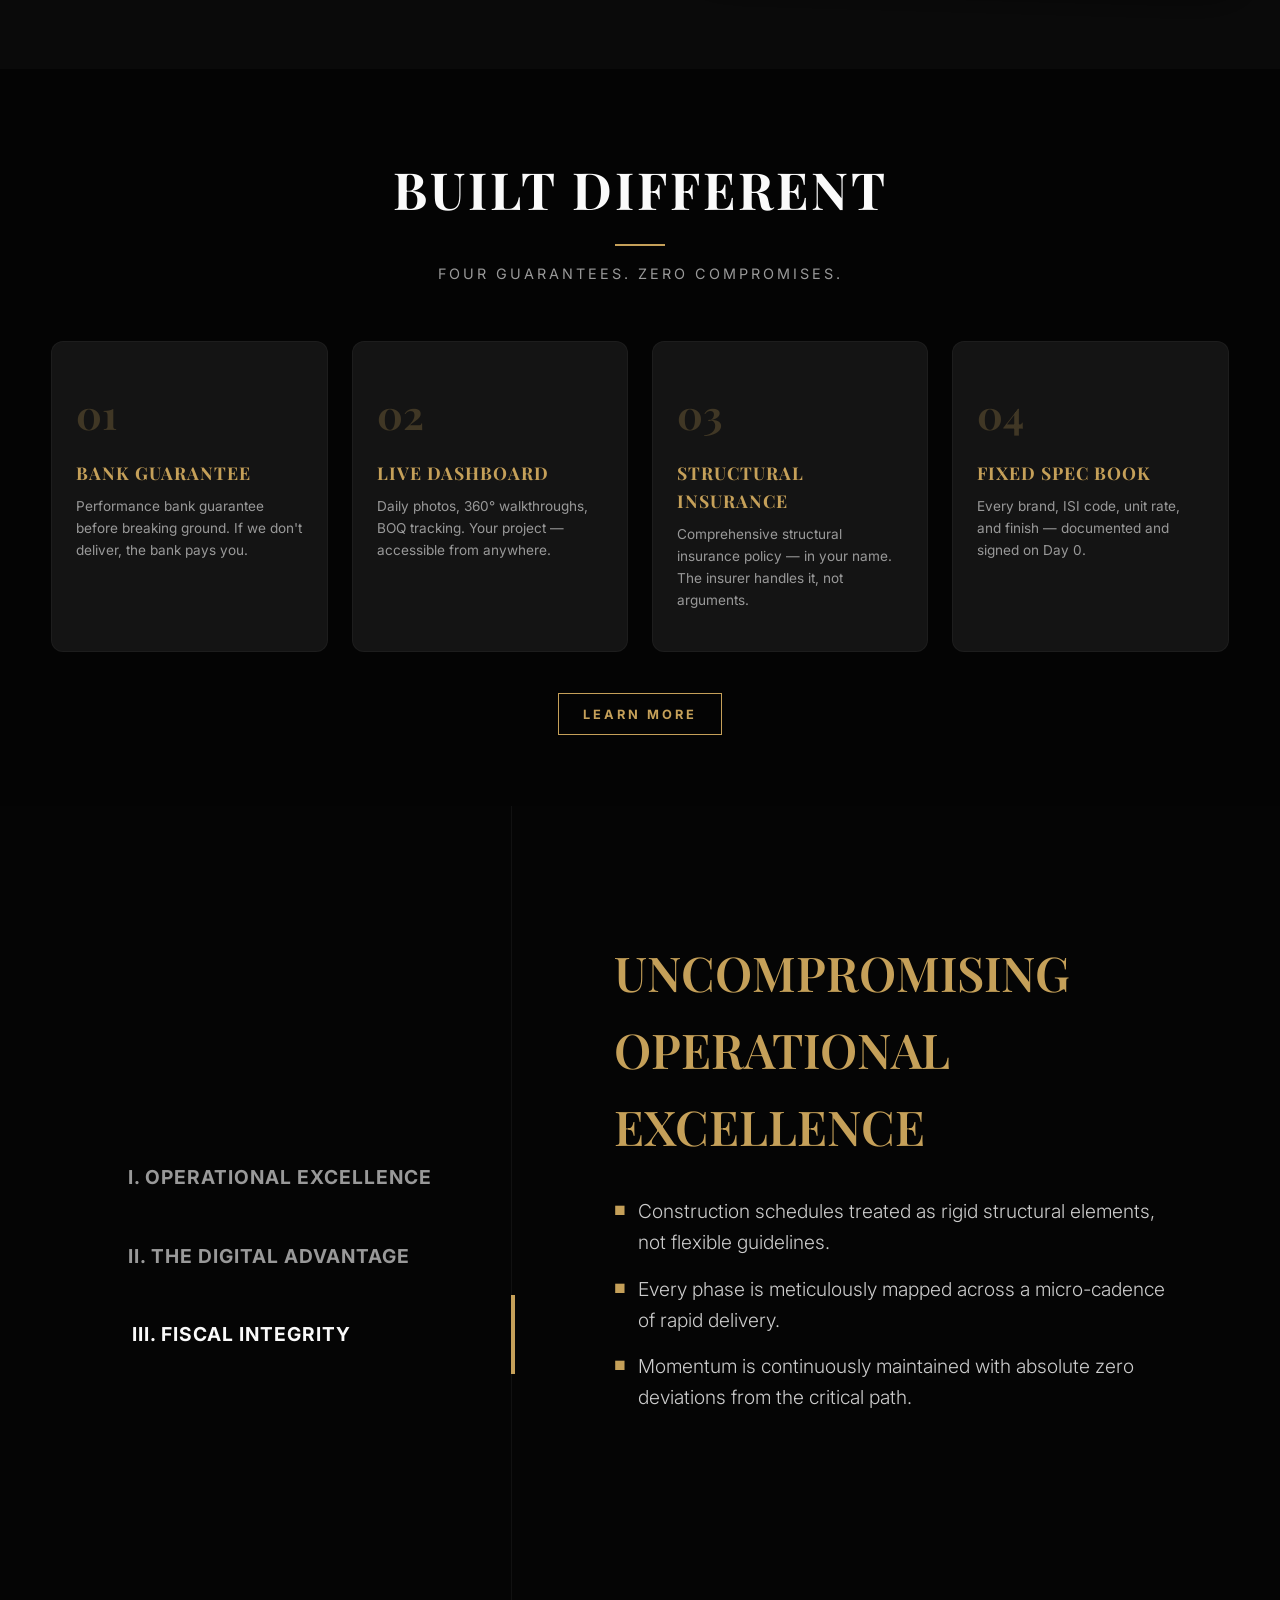
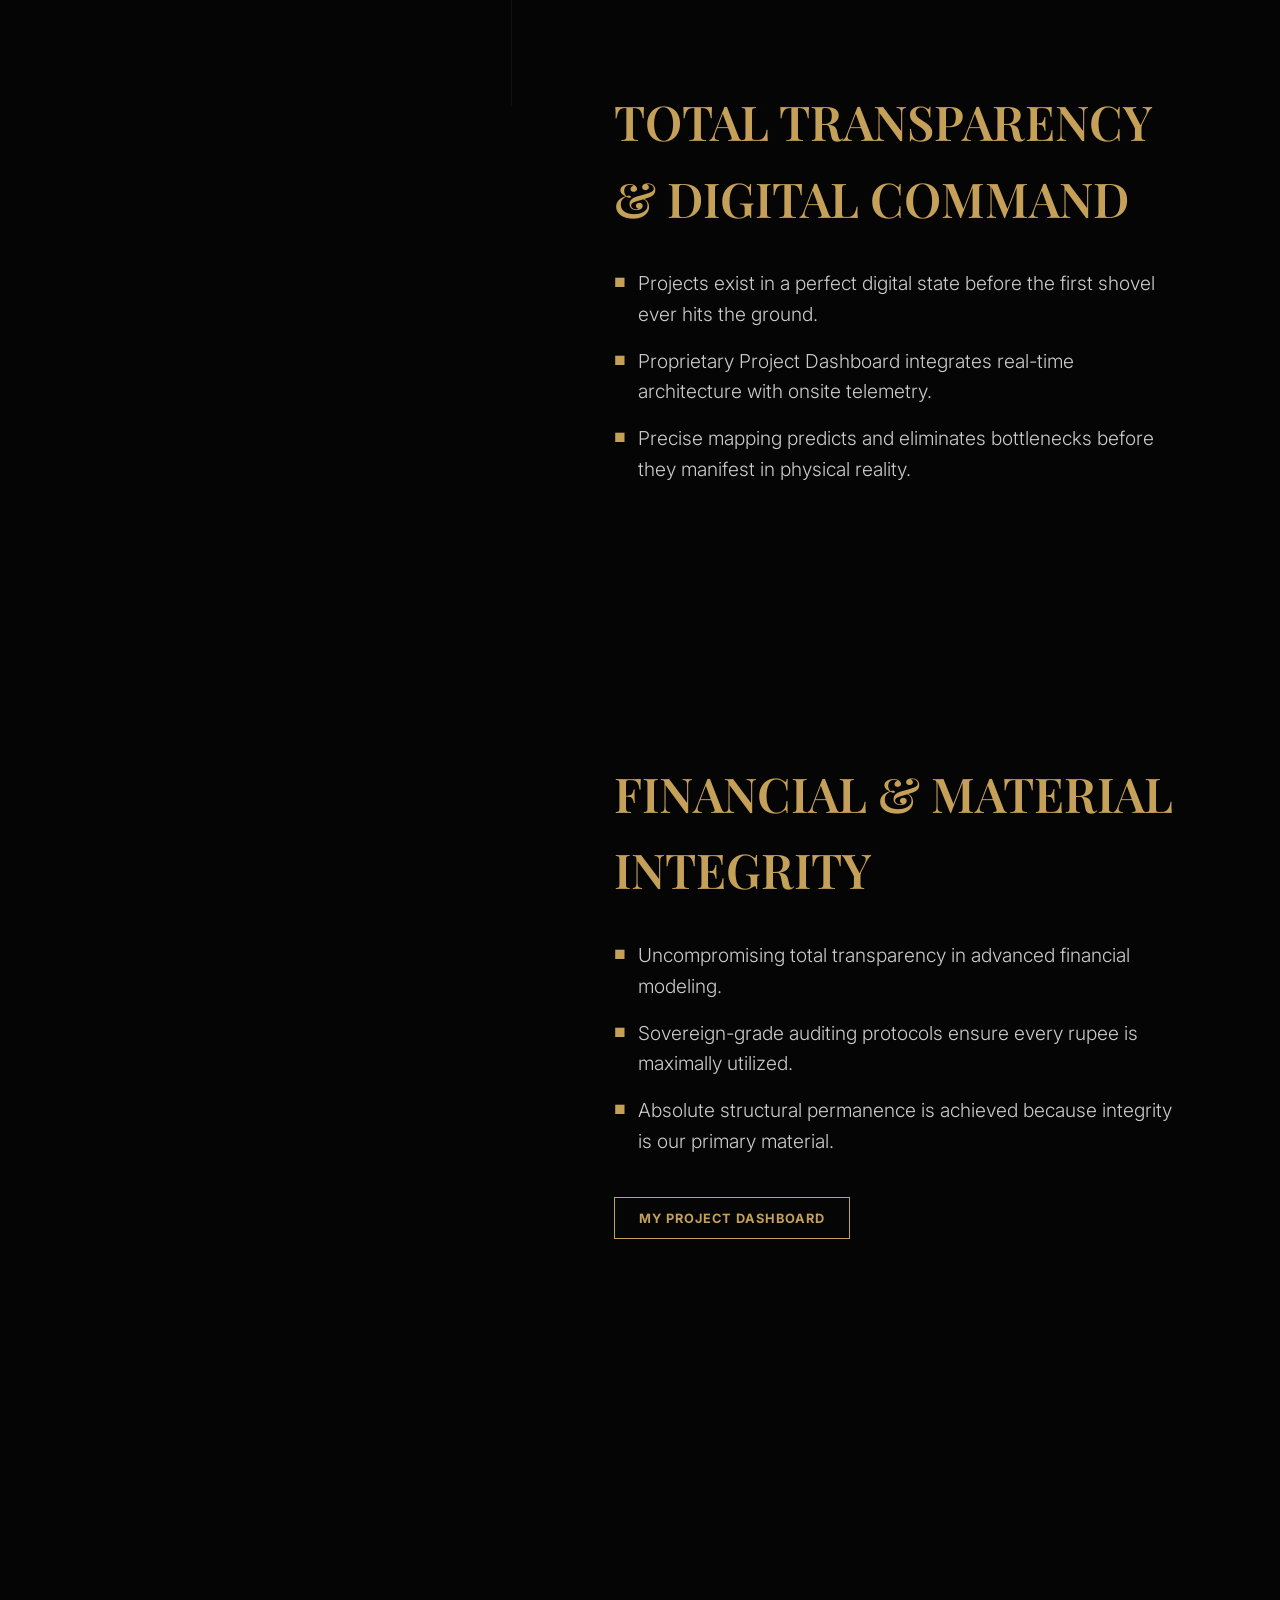
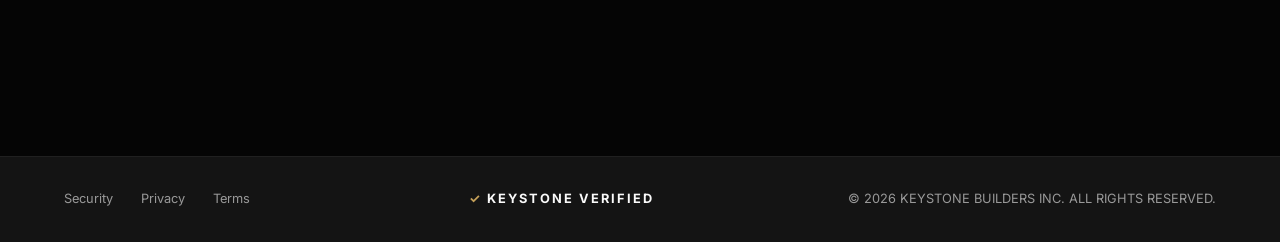
==== commit 04c5c5b8: "Restore original text+image teaser with clean dashboard UI" ====
--- a/index.html
+++ b/index.html
@@ -56,10 +56,34 @@
         </section>
 
         <!-- Project Dashboard Teaser — TOTAL TRANSPARENCY -->
-        <section style="padding: 4rem 4%; background: var(--bg-dark); border-top: 1px solid rgba(255,255,255,0.05);">
-            <div style="max-width: 1200px; margin: 0 auto; border-radius: 16px; overflow: hidden; box-shadow: 0 25px 60px -12px rgba(0,0,0,0.7); border: 1px solid rgba(255,255,255,0.06);">
-                <img src="images/command_center_poster.png" alt="Keystone Project Dashboard — Total Transparency" style="width: 100%; height: auto; display: block;">
-            </div>
+        <section class="command-center-teaser" style="padding: 6rem 2rem; background: var(--bg-dark); border-top: 1px solid rgba(255,255,255,0.05);">
+            <div style="max-width: 1400px; margin: 0 auto; display: grid; grid-template-columns: 1fr 1fr; gap: 4rem; align-items: center;">
+                <div class="teaser-content" style="text-align: left;">
+                    <h2 style="font-size: clamp(2.5rem, 4vw, 4rem); font-family: var(--font-heading); margin-bottom: 1rem; line-height: 1.1; letter-spacing: -1px;">TOTAL<br><span class="accent">TRANSPARENCY</span></h2>
+                    <h3 style="font-size: 1.8rem; color: var(--gold, #d4af37); margin-bottom: 2rem; font-weight: 300;">The Keystone Project Dashboard</h3>
+                    
+                    <p style="font-size: 1.2rem; font-weight: 700; margin-bottom: 1.5rem; letter-spacing: 1px;">REVOLUTIONIZING CONSTRUCTION PROJECT MANAGEMENT WITH REAL-TIME CLARITY.</p>
+                    
+                    <p style="font-size: 1.1rem; color: #94a3b8; line-height: 1.8; margin-bottom: 2rem;">
+                        Experience unprecedented control, efficiency, and visibility into every phase of your build. The Keystone Project Dashboard provides unparalleled access to data, schedules, budget tracking, and worker activity, ensuring flawless execution and total trust. Empower your construction journey with the ultimate transparency tool for modern infrastructure.
+                    </p>
+                </div>
+                
+                <div class="teaser-image" style="border-radius: 16px; overflow: hidden; box-shadow: 0 25px 50px -12px rgba(0, 0, 0, 0.7); border: 1px solid rgba(255,255,255,0.05); transform: perspective(1000px) rotateY(-5deg);">
+                    <img src="images/command_center_ui.png" alt="Keystone Project Dashboard Interface" style="width: 100%; height: auto; display: block; object-fit: cover;">
+                </div>
+            </div>
+            
+            <style>
+                @media (max-width: 992px) {
+                    .command-center-teaser > div {
+                        grid-template-columns: 1fr !important;
+                        text-align: center !important;
+                    }
+                    .teaser-content { text-align: center !important; }
+                    .teaser-image { transform: none !important; margin-top: 2rem; }
+                }
+            </style>
         </section>
 
         <!-- BUILT DIFFERENT — Teaser for Services -->
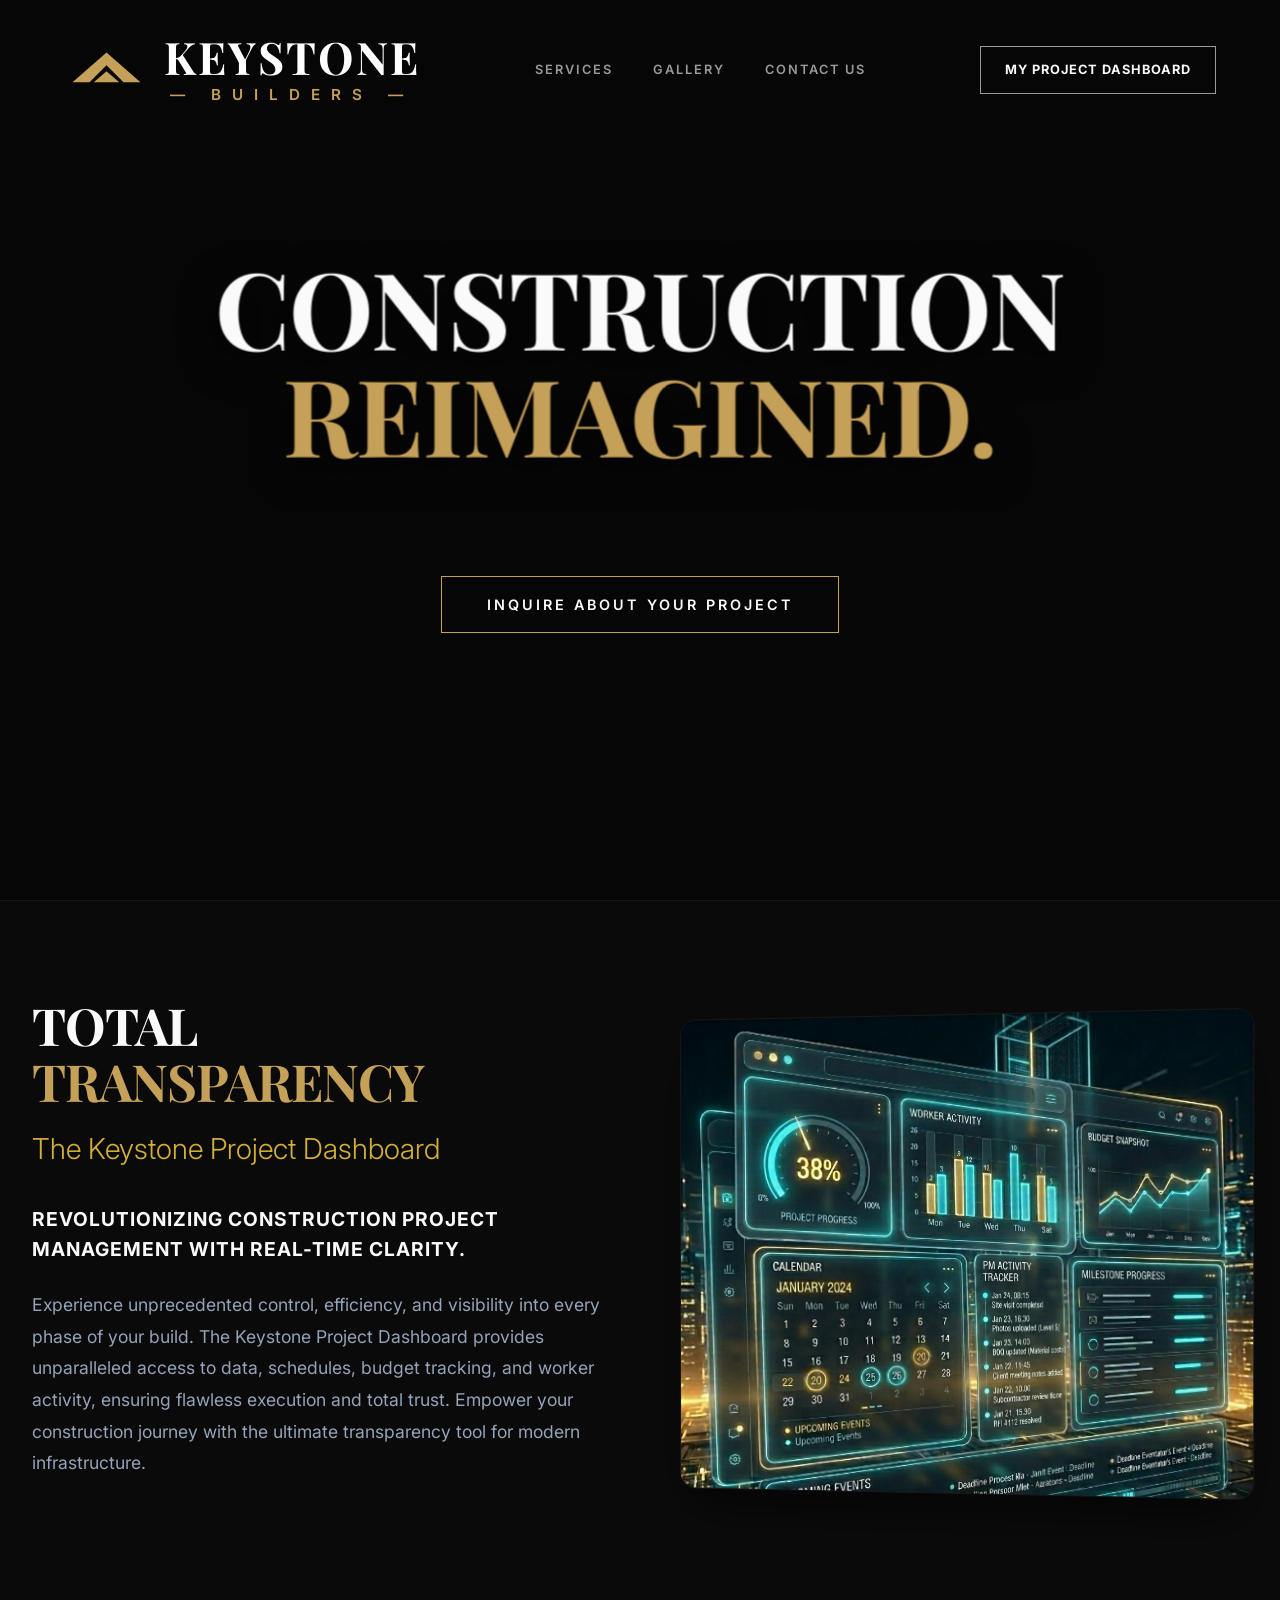
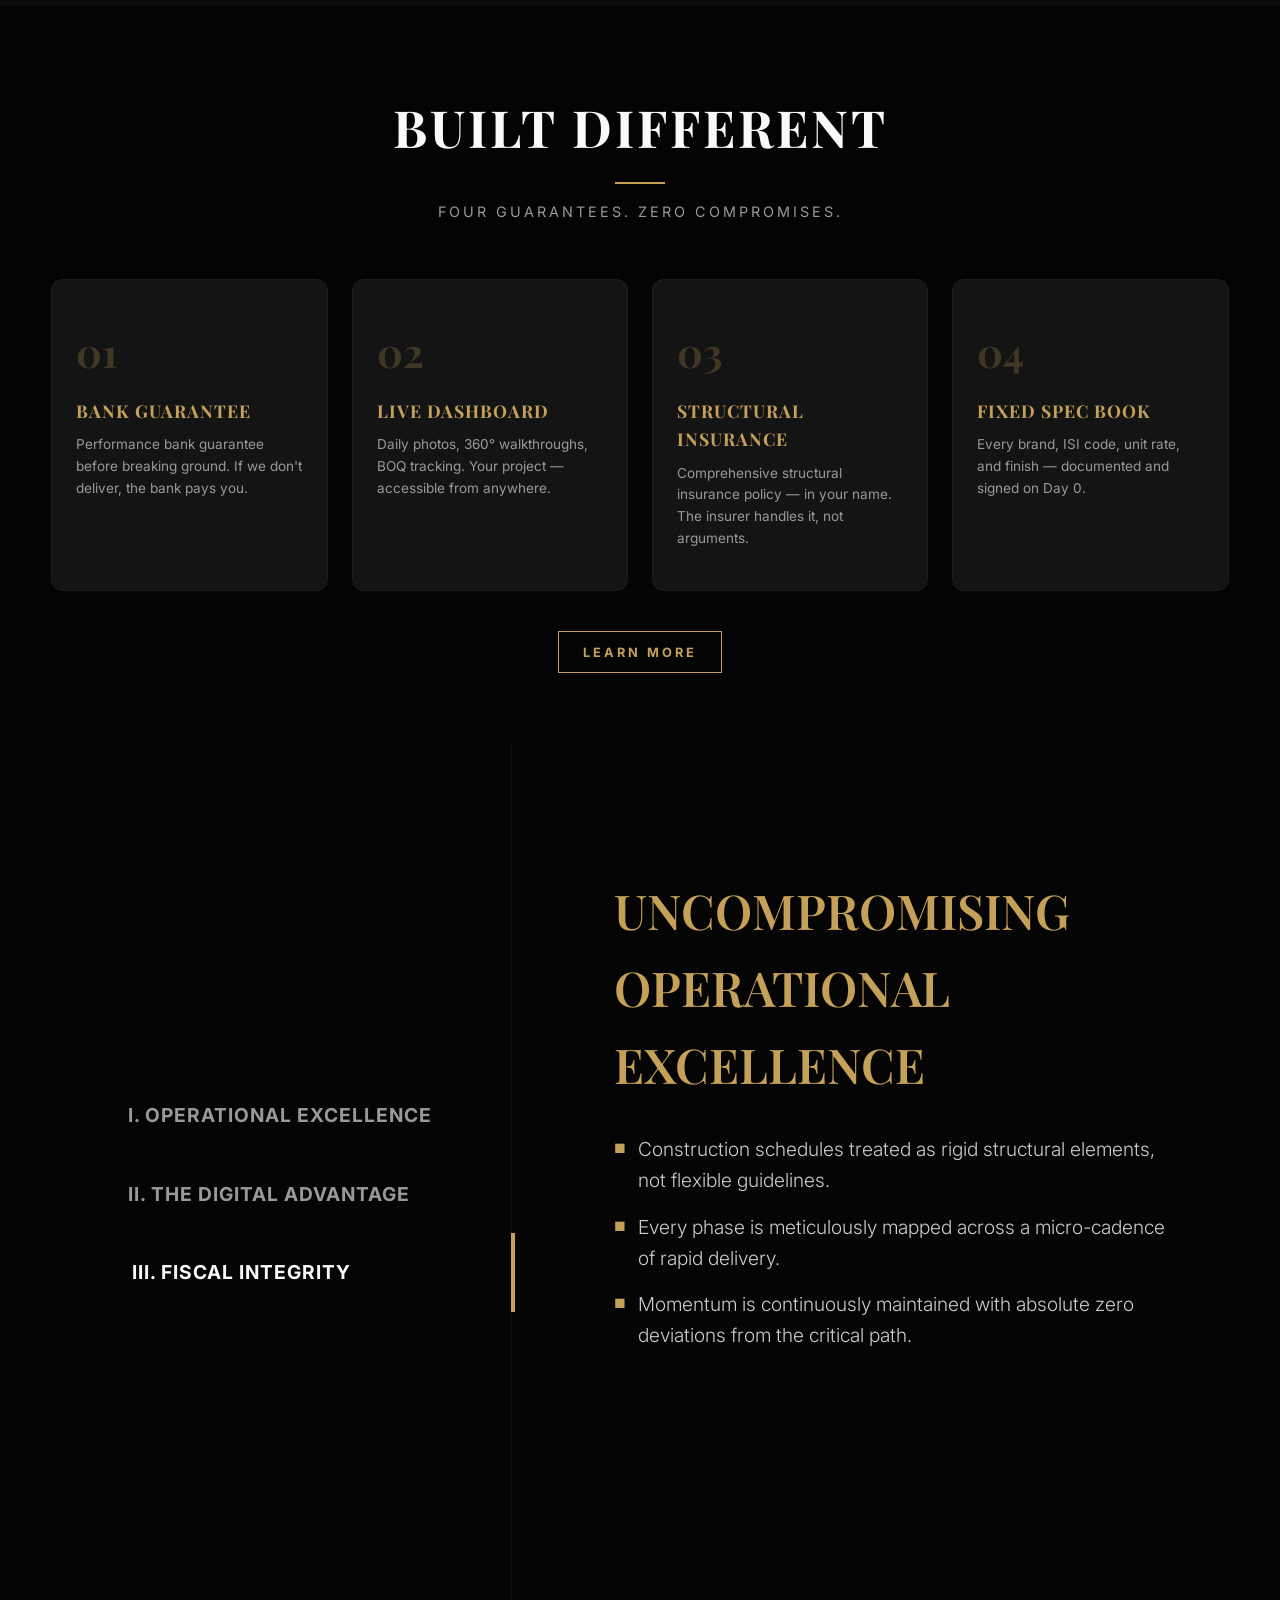
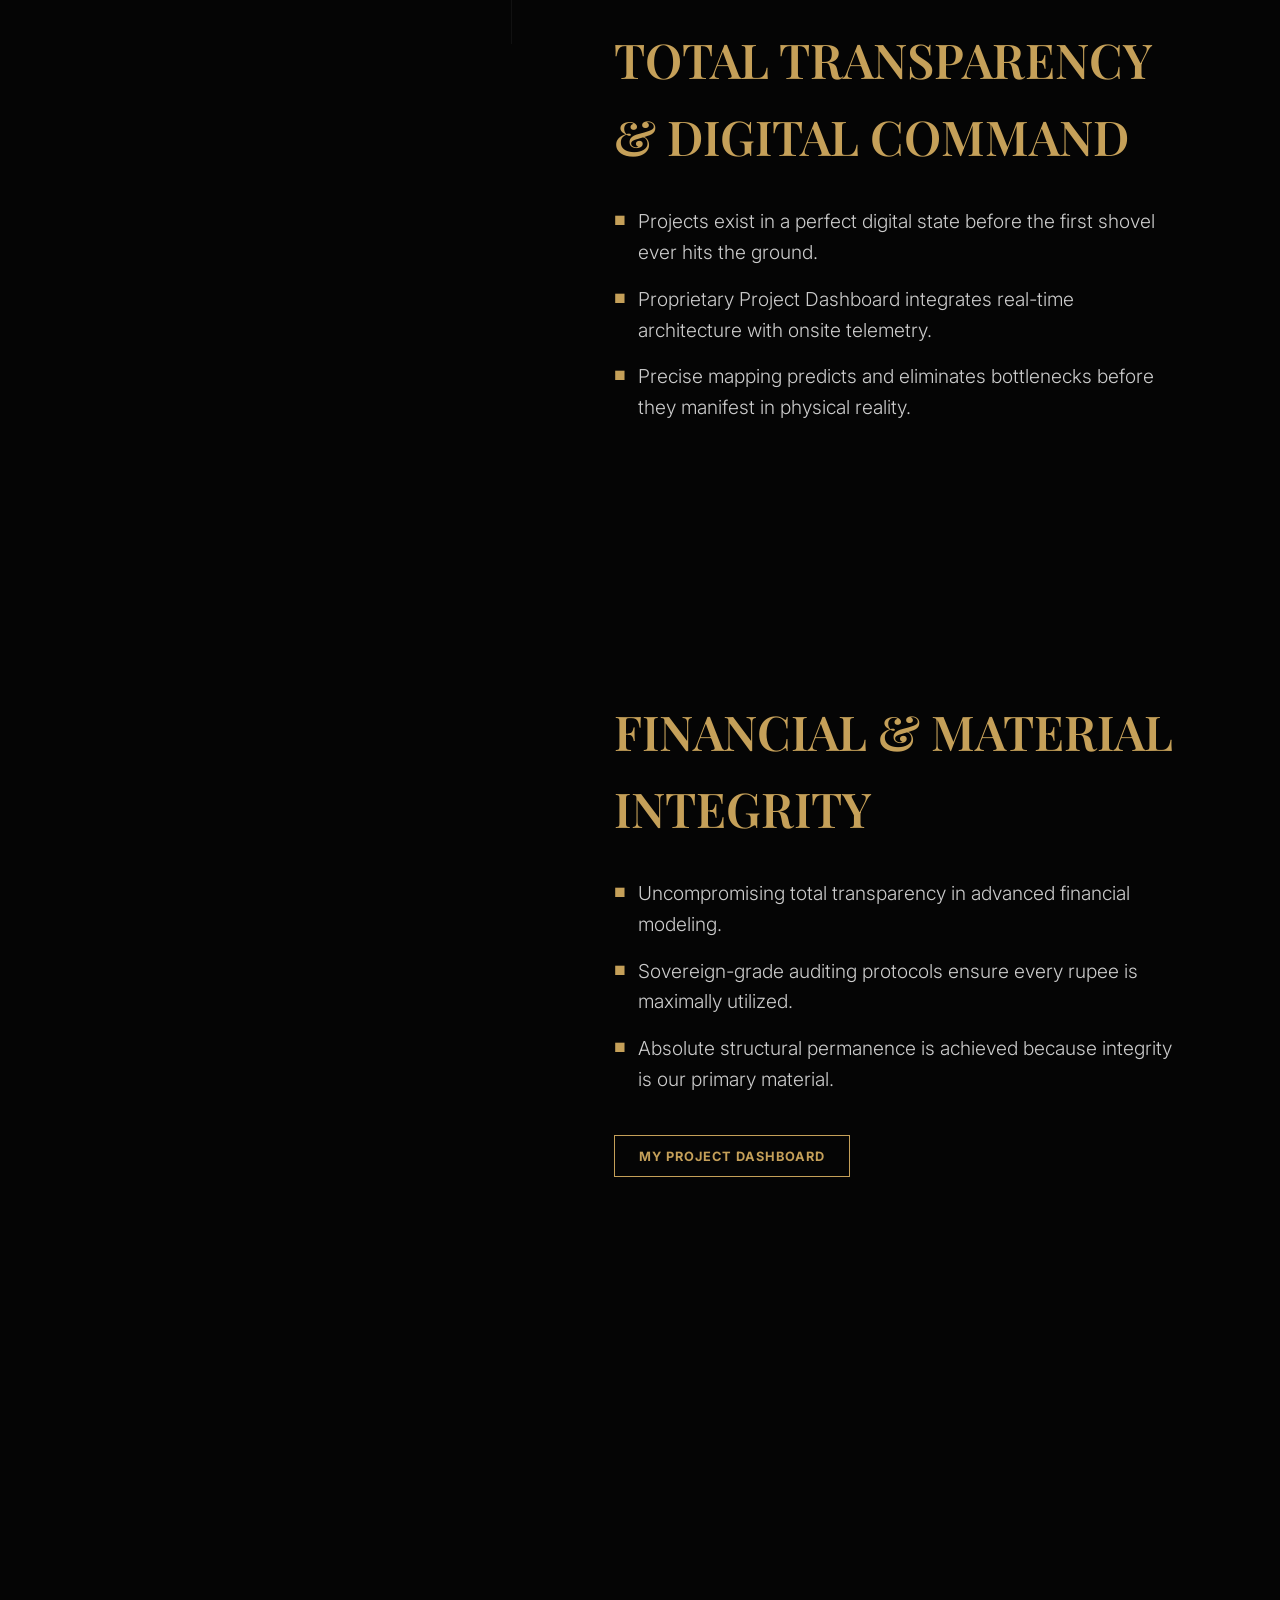
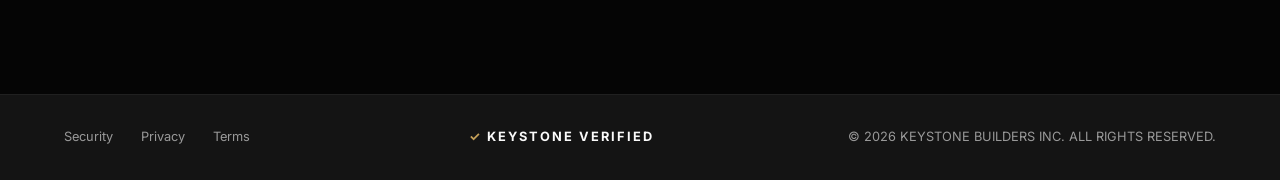
==== commit e8c459c8: "New dashboard image with PM Activity Tracker, Milestone Progress, cropped bottom" ====
--- a/index.html
+++ b/index.html
@@ -69,8 +69,8 @@
                     </p>
                 </div>
                 
-                <div class="teaser-image" style="border-radius: 16px; overflow: hidden; box-shadow: 0 25px 50px -12px rgba(0, 0, 0, 0.7); border: 1px solid rgba(255,255,255,0.05); transform: perspective(1000px) rotateY(-5deg);">
-                    <img src="images/command_center_ui.png" alt="Keystone Project Dashboard Interface" style="width: 100%; height: auto; display: block; object-fit: cover;">
+                <div class="teaser-image" style="border-radius: 16px; overflow: hidden; box-shadow: 0 25px 50px -12px rgba(0, 0, 0, 0.7); border: 1px solid rgba(255,255,255,0.05); transform: perspective(1000px) rotateY(-5deg); max-height: 480px;">
+                    <img src="images/dashboard_ui.png" alt="Keystone Project Dashboard Interface" style="width: 100%; height: auto; display: block; object-fit: cover; object-position: top; margin-bottom: -15%;">
                 </div>
             </div>
             
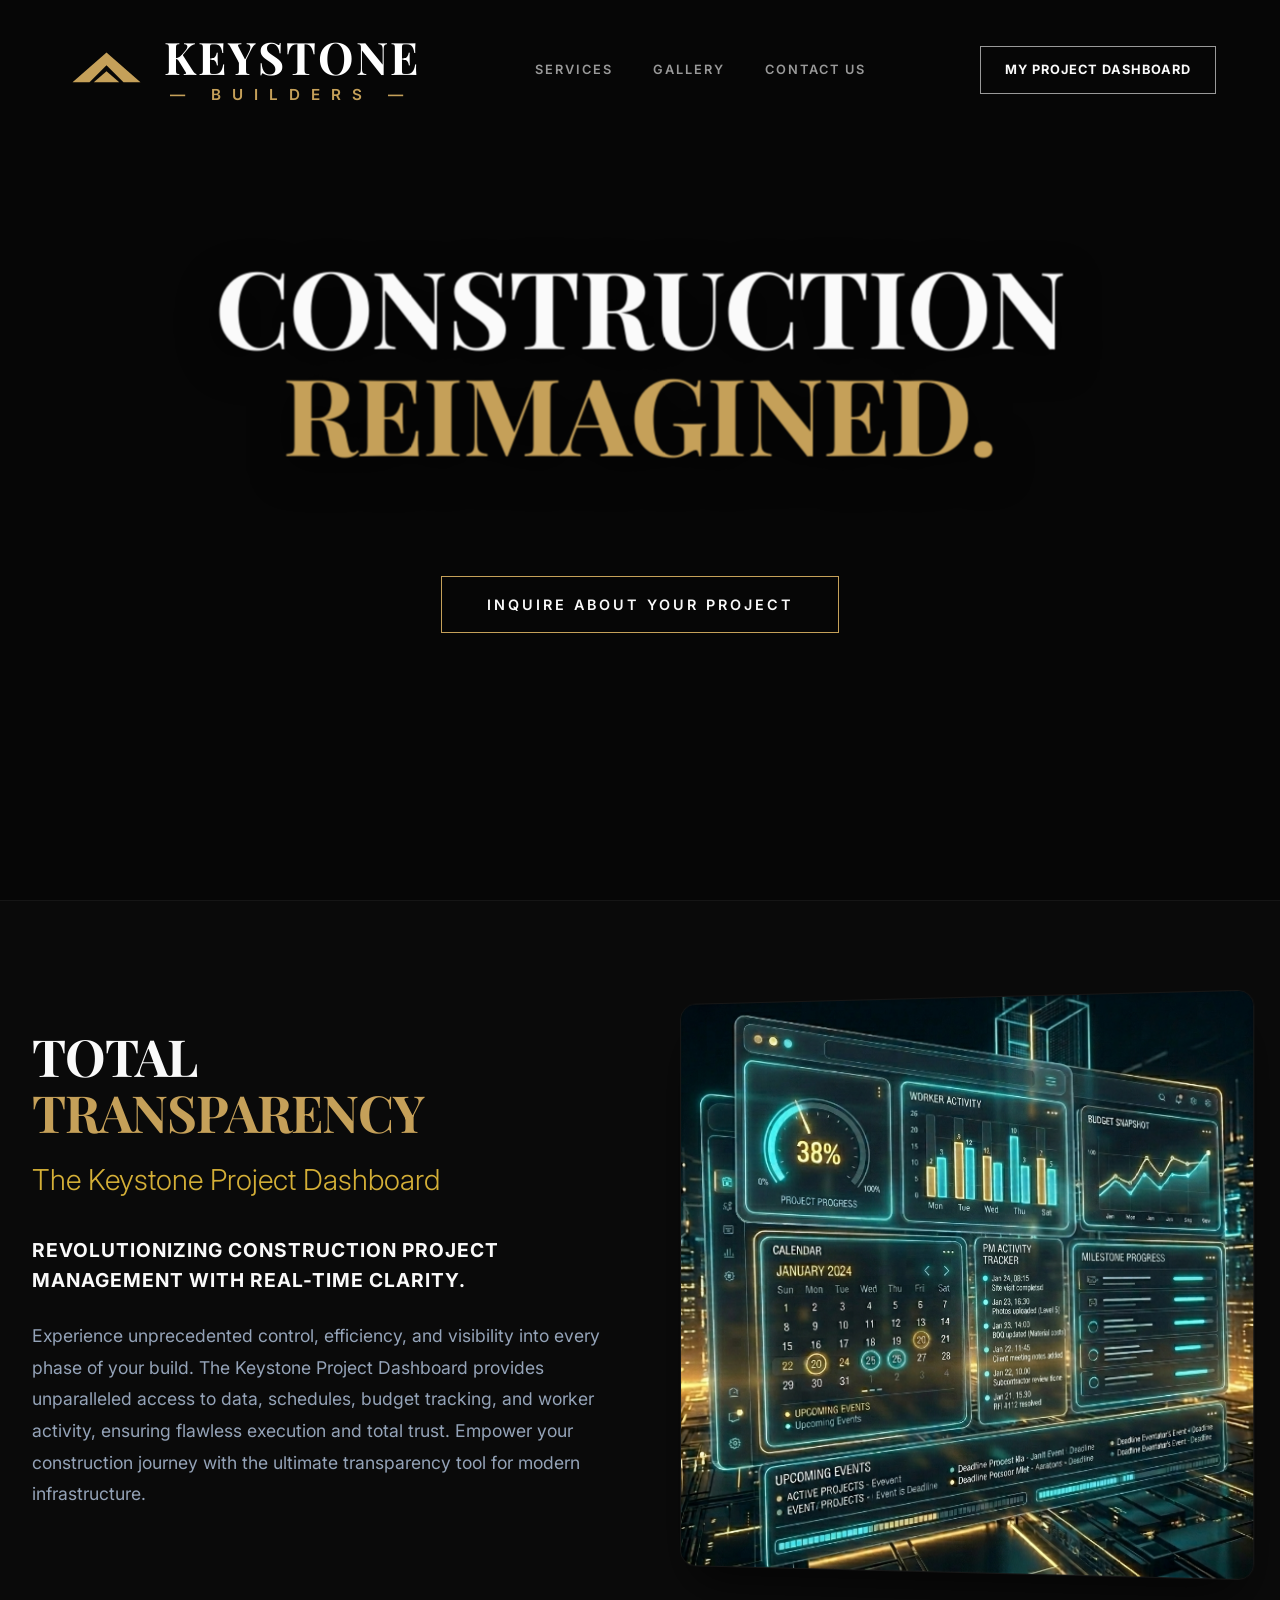
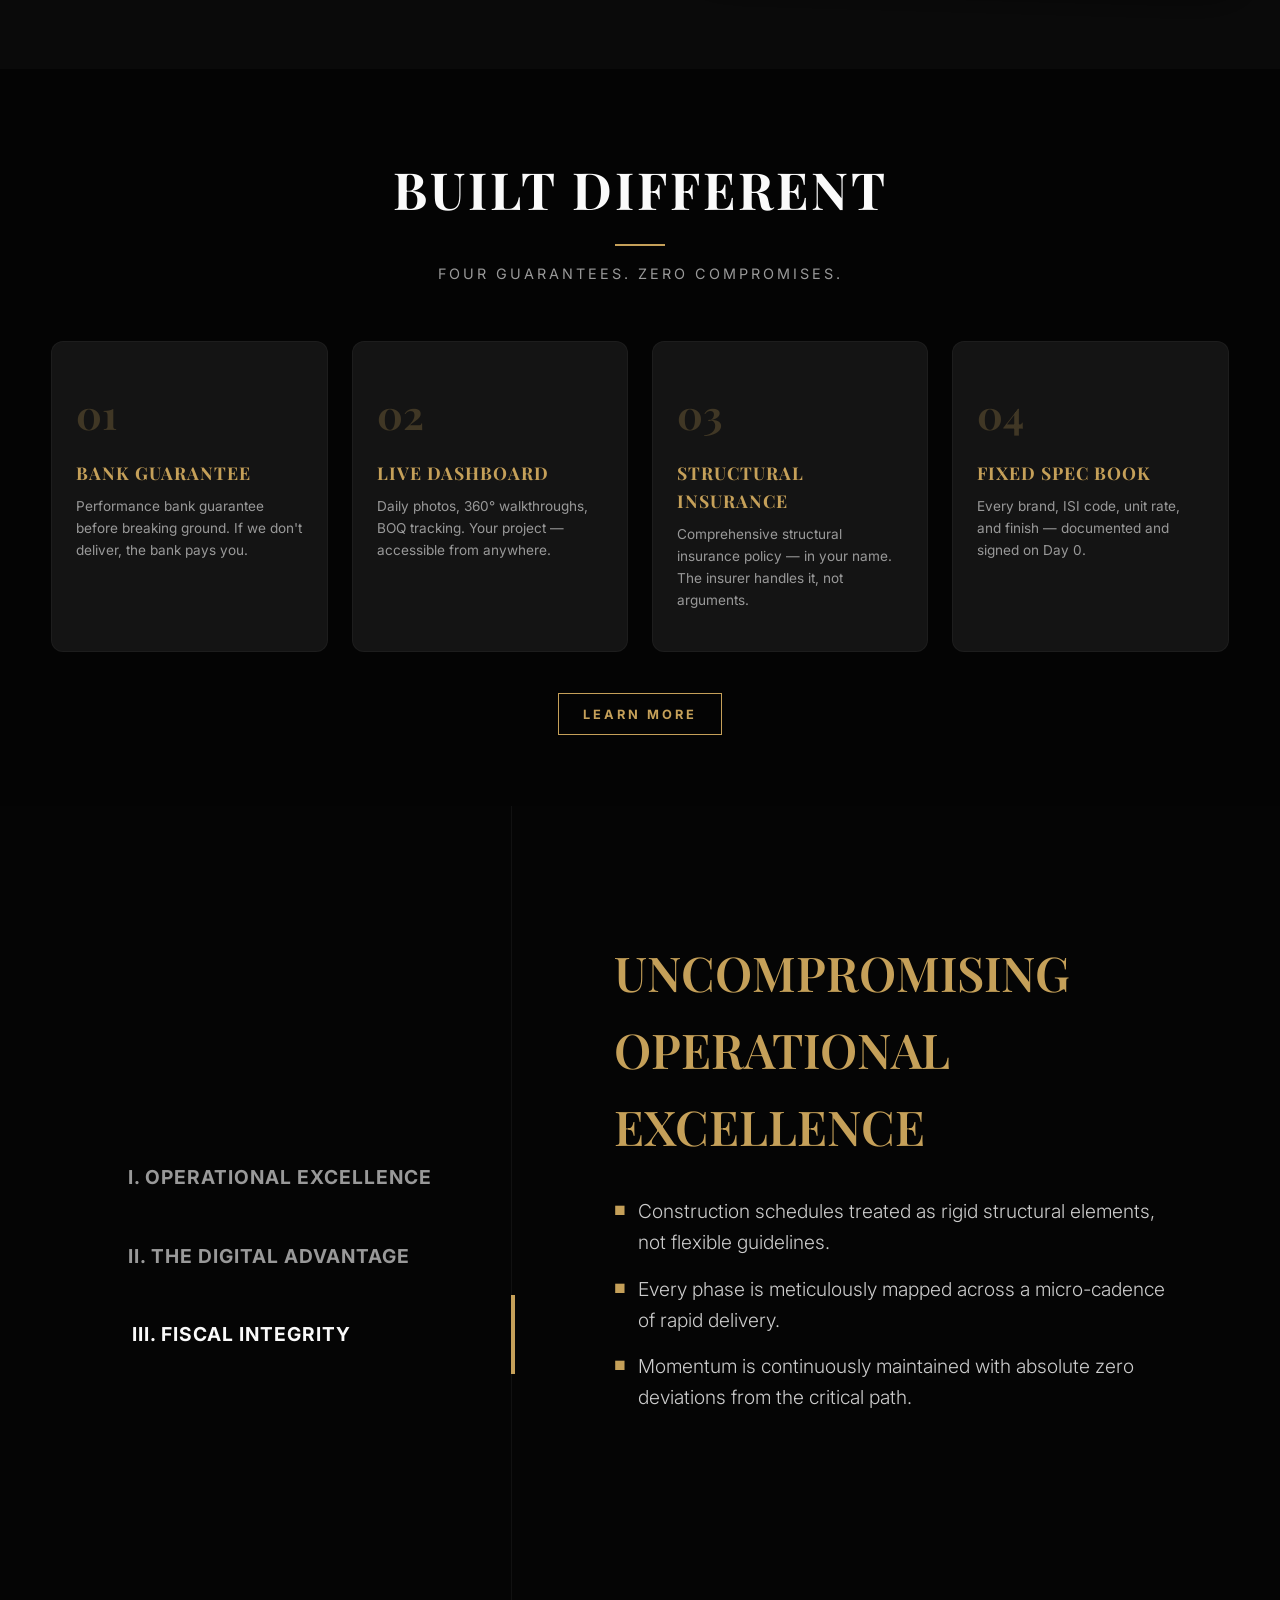
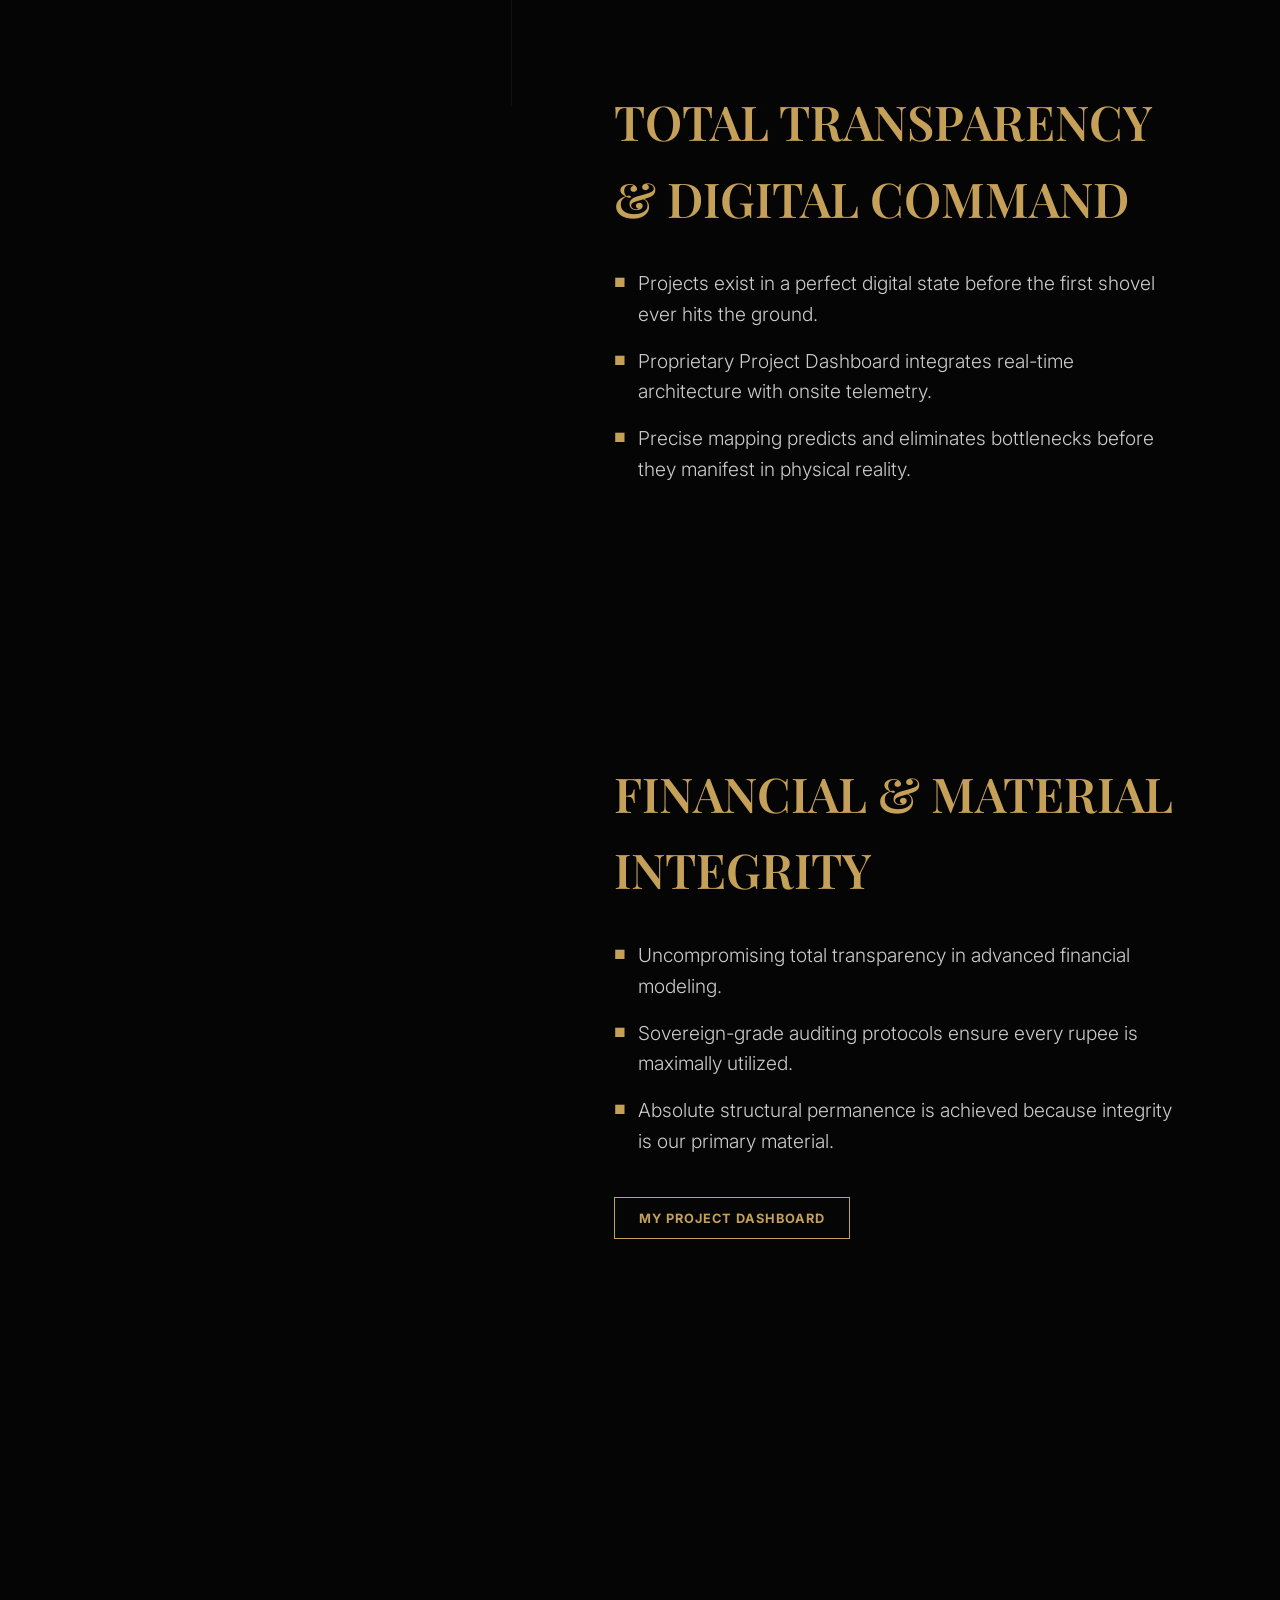
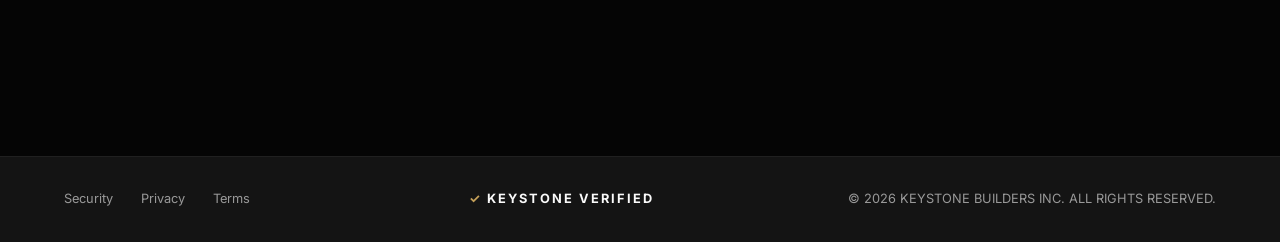
==== commit 19045516: "Expand dashboard image to full size" ====
--- a/index.html
+++ b/index.html
@@ -69,8 +69,8 @@
                     </p>
                 </div>
                 
-                <div class="teaser-image" style="border-radius: 16px; overflow: hidden; box-shadow: 0 25px 50px -12px rgba(0, 0, 0, 0.7); border: 1px solid rgba(255,255,255,0.05); transform: perspective(1000px) rotateY(-5deg); max-height: 480px;">
-                    <img src="images/dashboard_ui.png" alt="Keystone Project Dashboard Interface" style="width: 100%; height: auto; display: block; object-fit: cover; object-position: top; margin-bottom: -15%;">
+                <div class="teaser-image" style="border-radius: 16px; overflow: hidden; box-shadow: 0 25px 50px -12px rgba(0, 0, 0, 0.7); border: 1px solid rgba(255,255,255,0.05); transform: perspective(1000px) rotateY(-5deg);">
+                    <img src="images/dashboard_ui.png" alt="Keystone Project Dashboard Interface" style="width: 100%; height: auto; display: block;">
                 </div>
             </div>
             
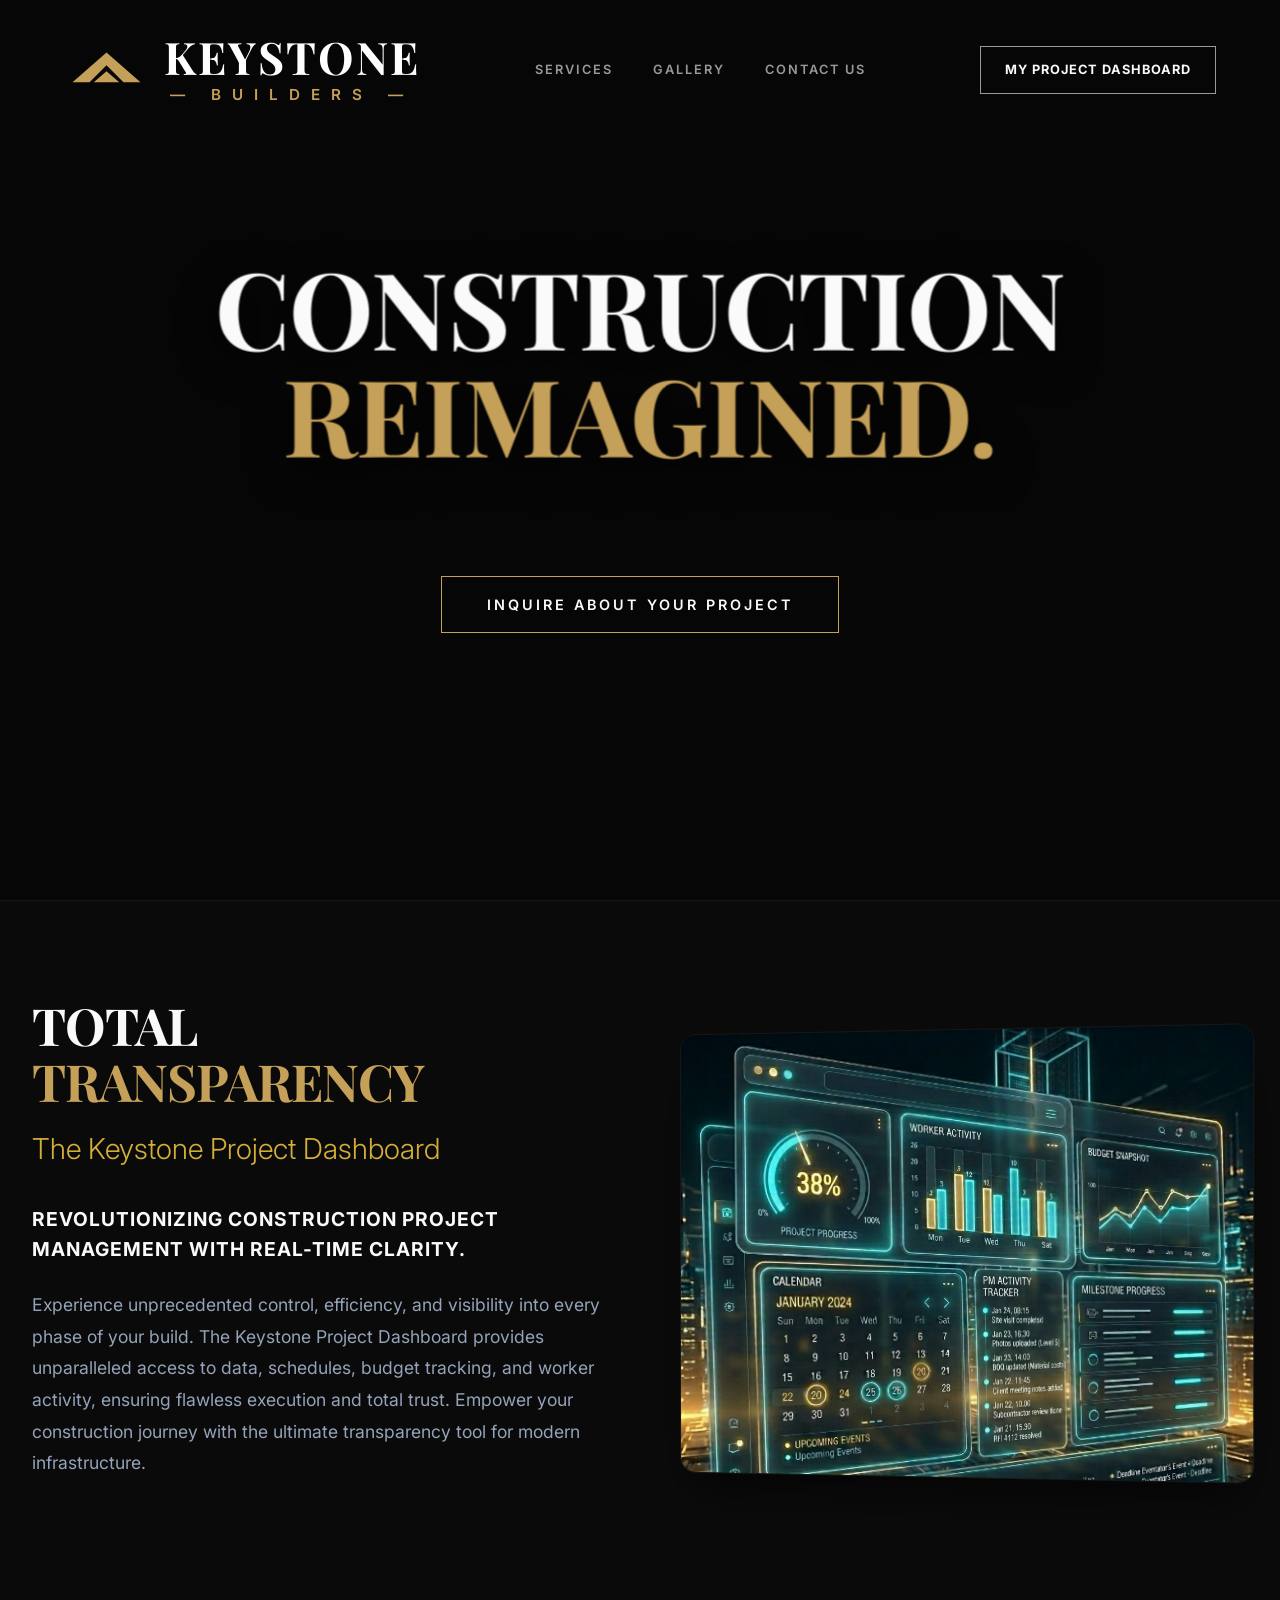
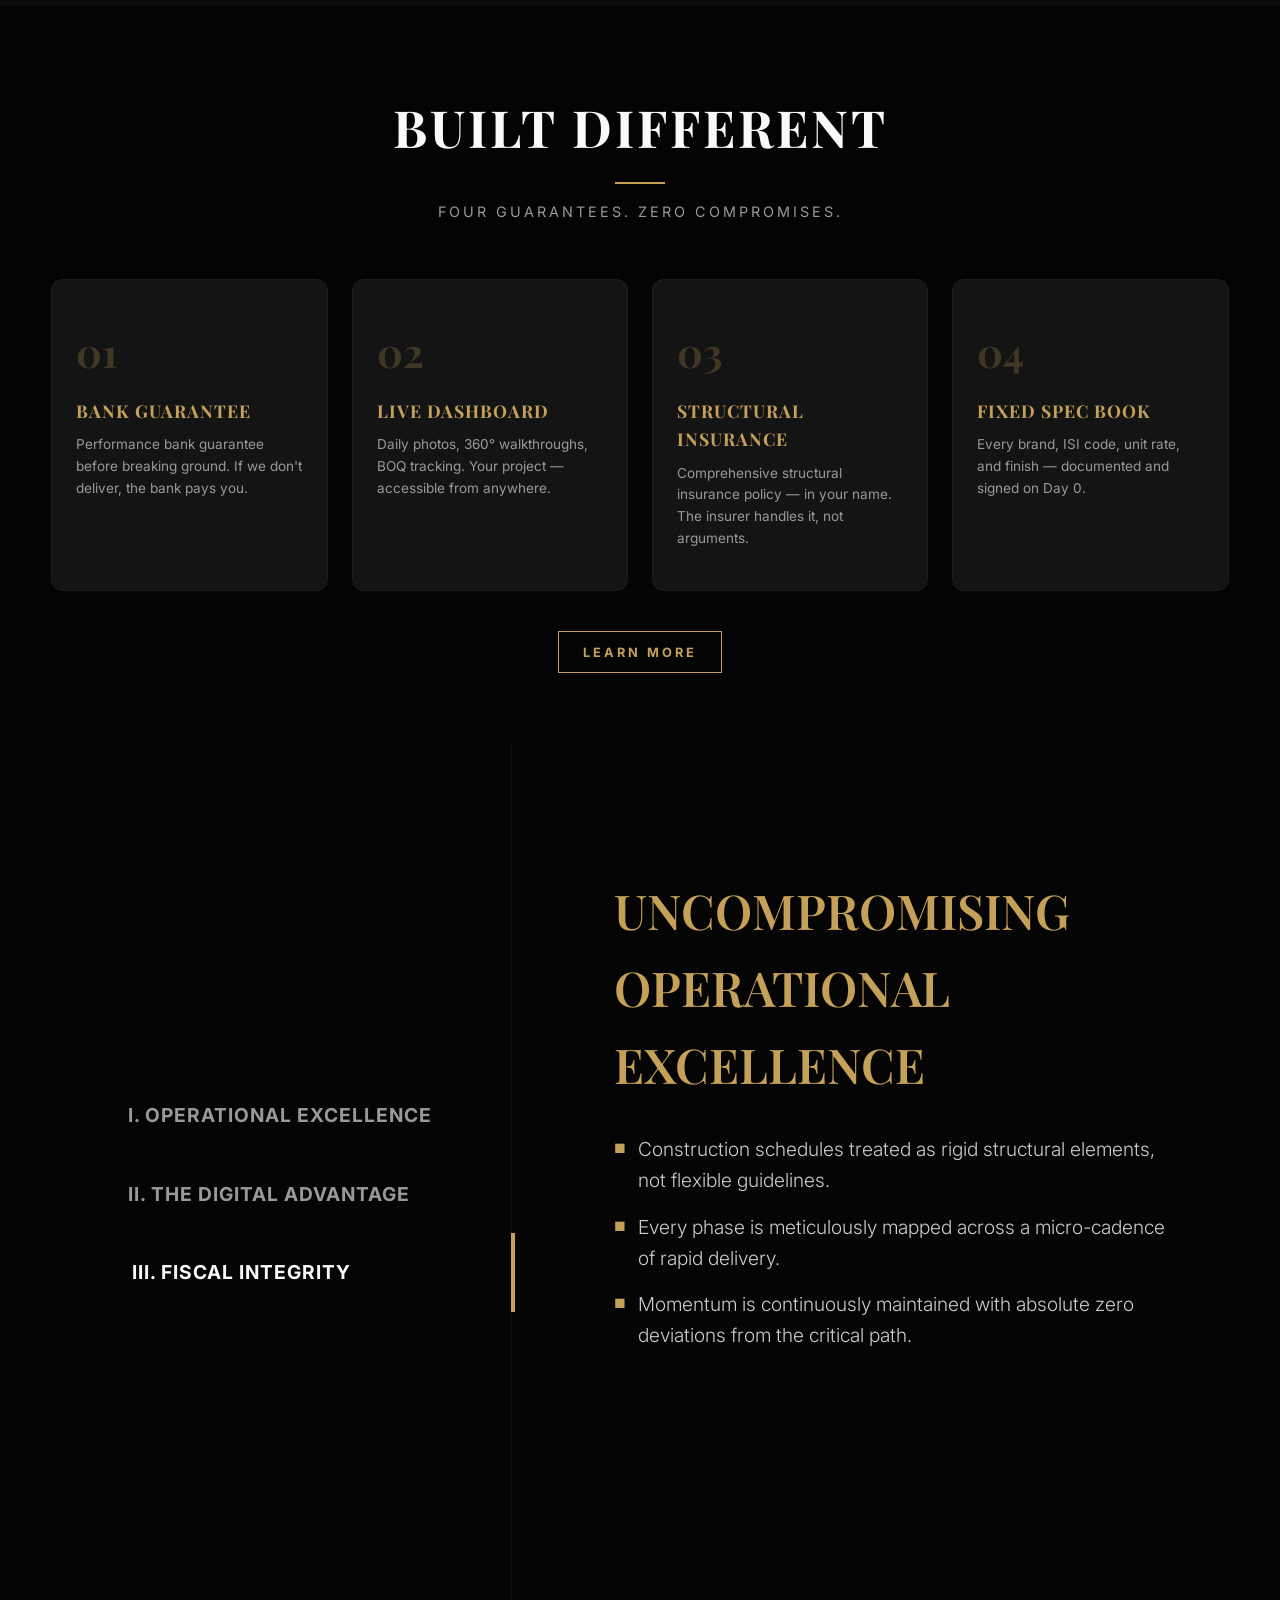
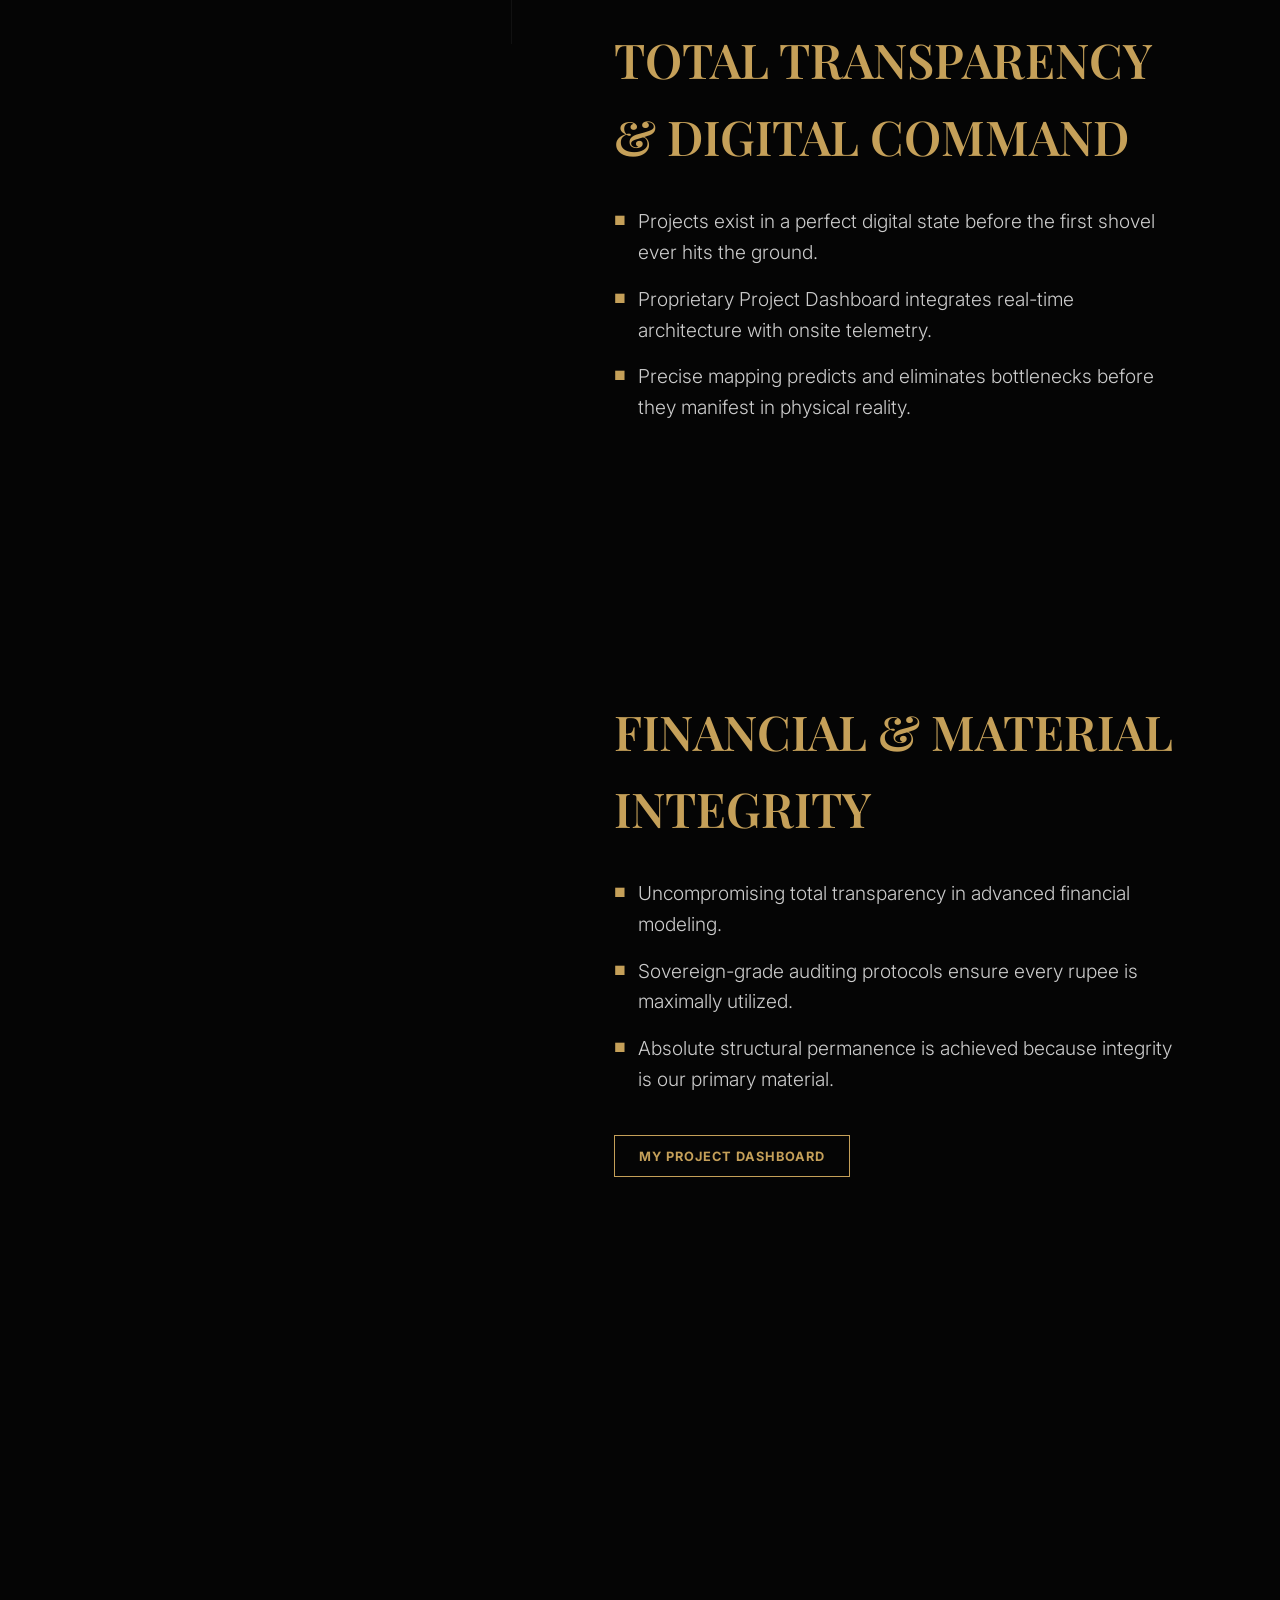
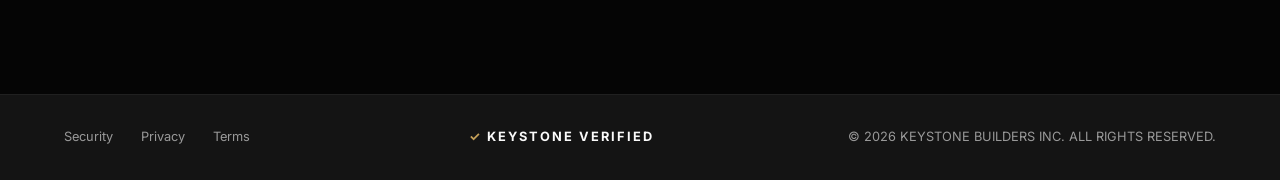
==== commit 2f2ca0d2: "Switch to PM Activity Tracker dashboard with bottom crop" ====
--- a/index.html
+++ b/index.html
@@ -69,8 +69,8 @@
                     </p>
                 </div>
                 
-                <div class="teaser-image" style="border-radius: 16px; overflow: hidden; box-shadow: 0 25px 50px -12px rgba(0, 0, 0, 0.7); border: 1px solid rgba(255,255,255,0.05); transform: perspective(1000px) rotateY(-5deg);">
-                    <img src="images/dashboard_ui.png" alt="Keystone Project Dashboard Interface" style="width: 100%; height: auto; display: block;">
+                <div class="teaser-image" style="border-radius: 16px; overflow: hidden; box-shadow: 0 25px 50px -12px rgba(0, 0, 0, 0.7); border: 1px solid rgba(255,255,255,0.05); transform: perspective(1000px) rotateY(-5deg); aspect-ratio: 1 / 0.78;">
+                    <img src="images/dashboard_ui.png" alt="Keystone Project Dashboard Interface" style="width: 100%; display: block; object-fit: cover; object-position: top;">
                 </div>
             </div>
             
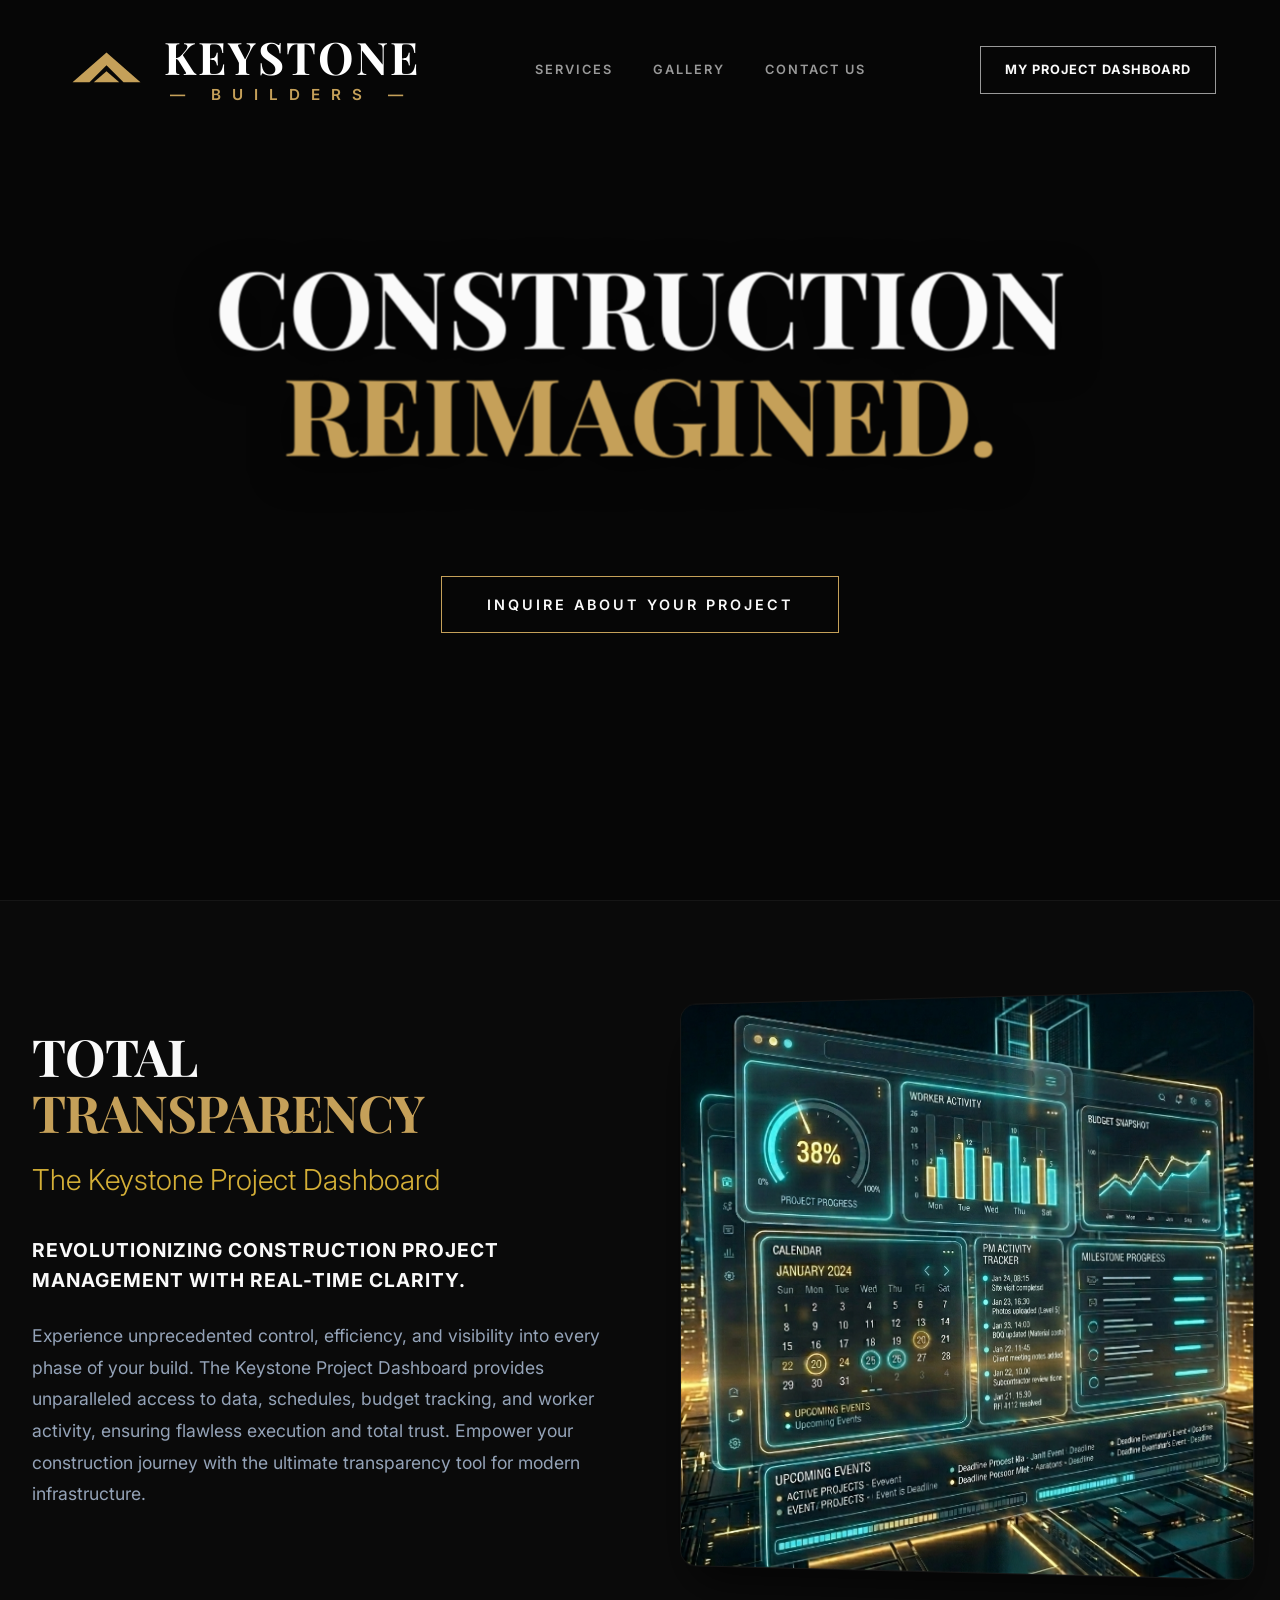
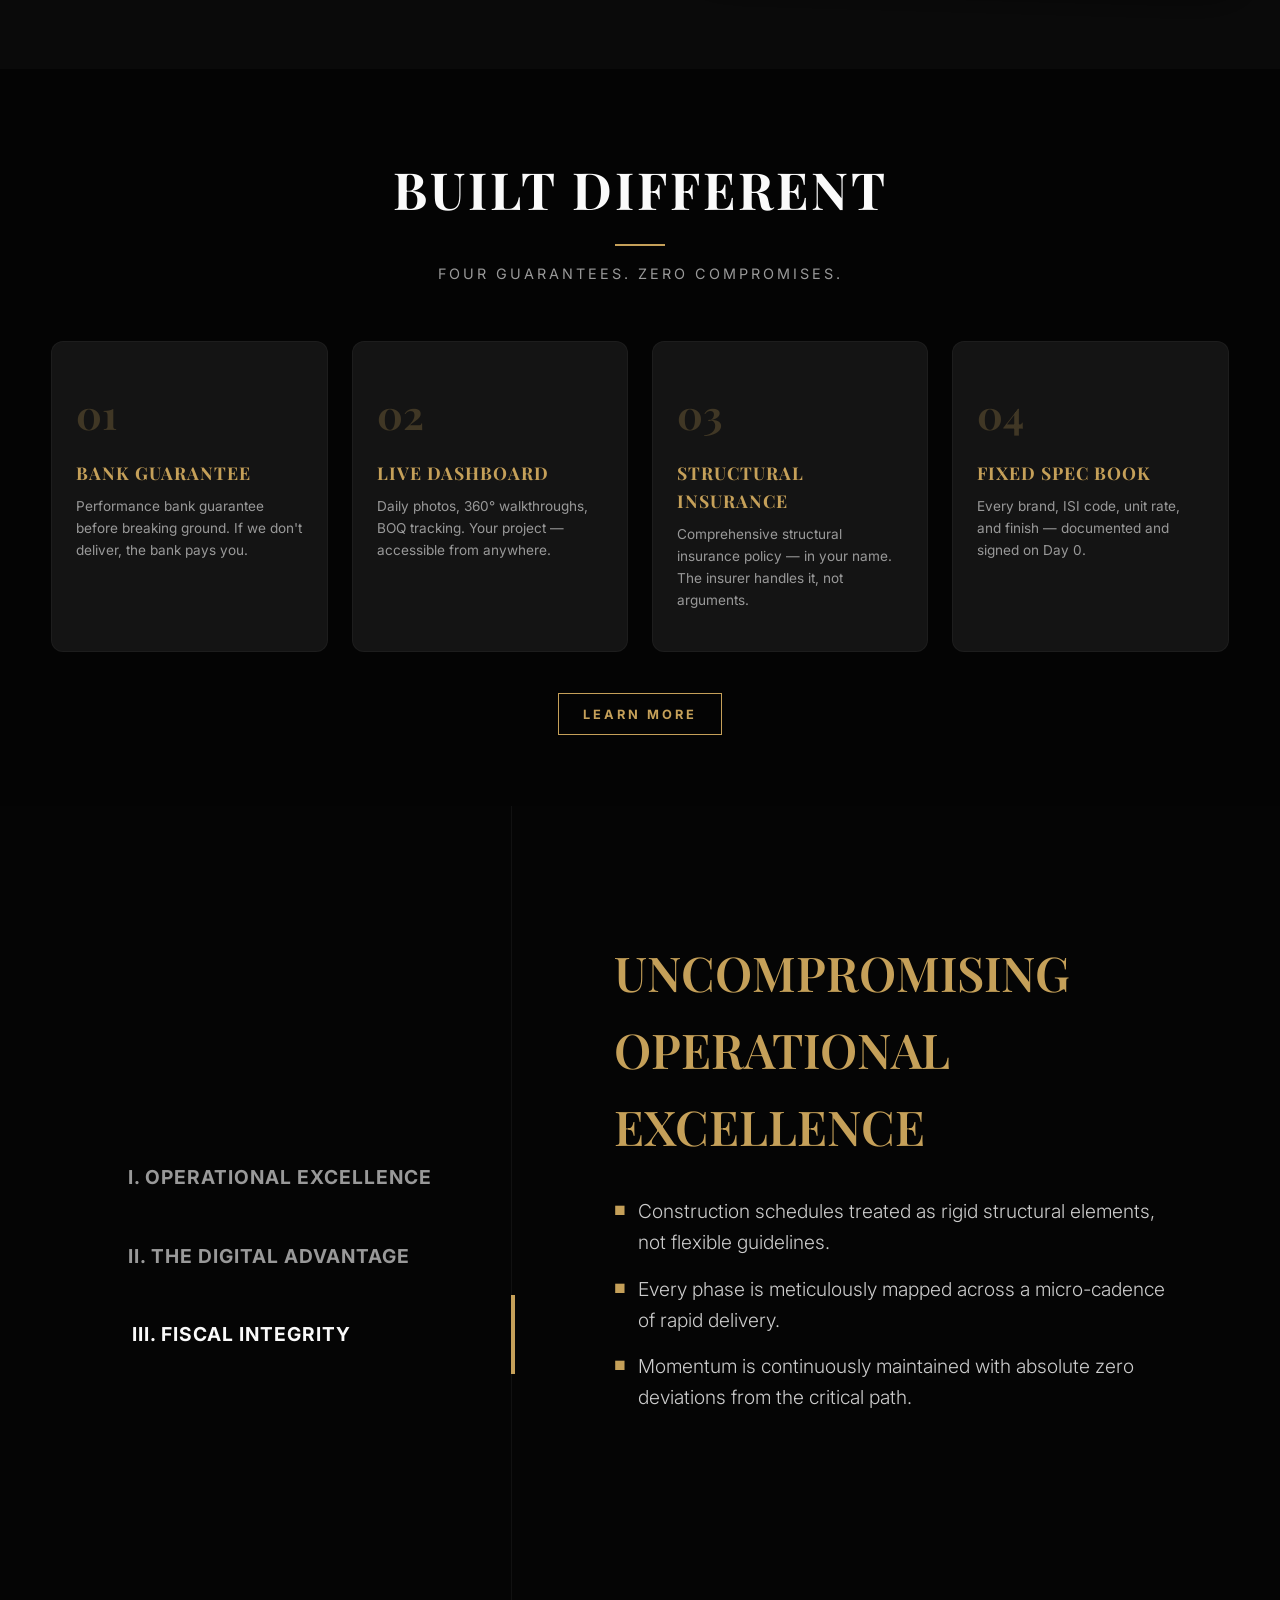
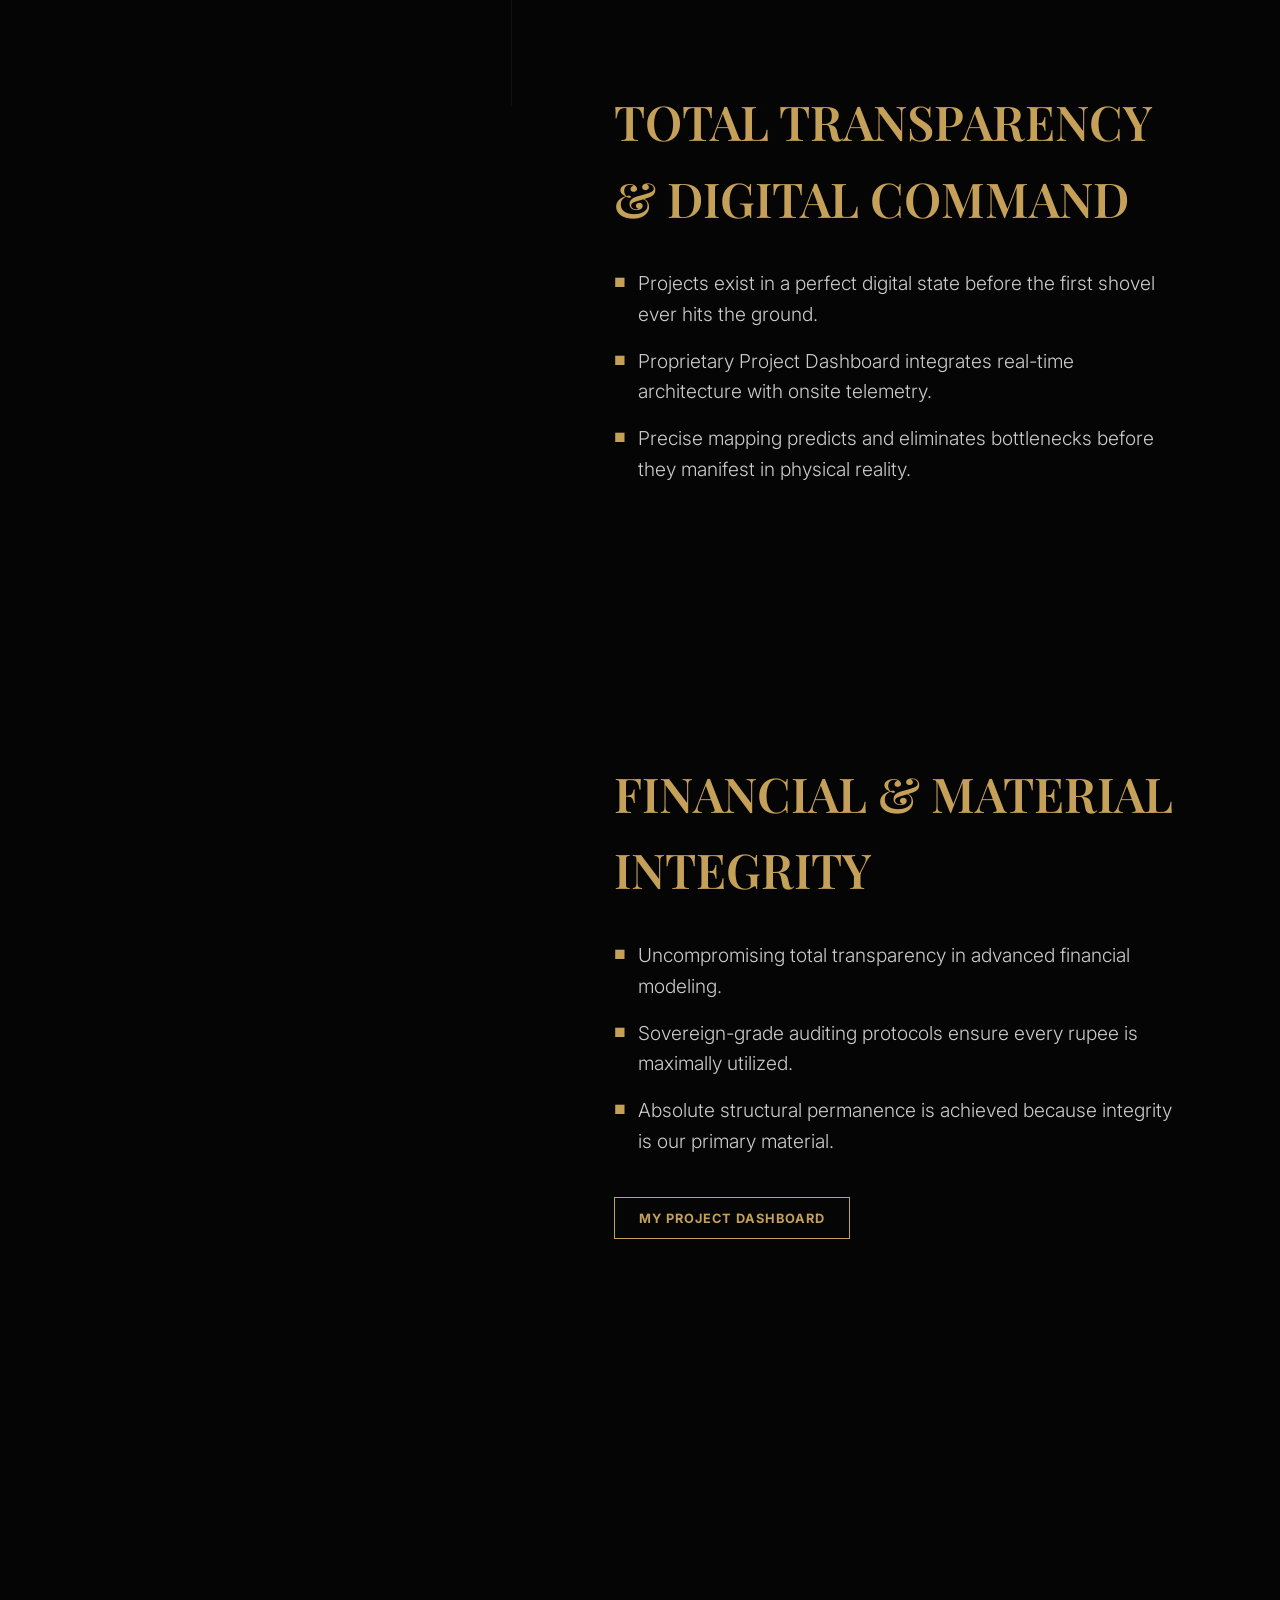
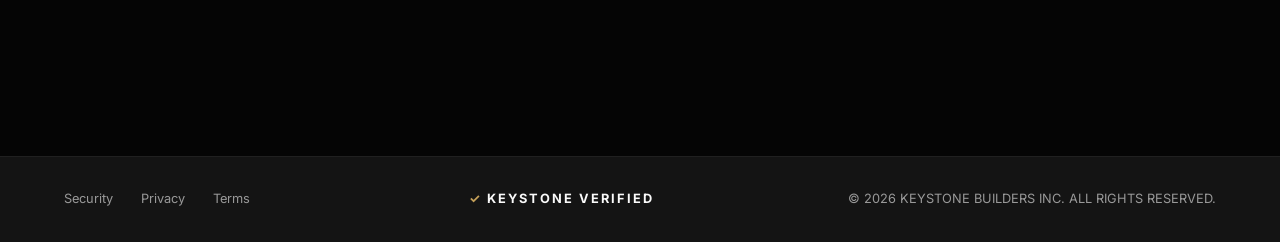
==== commit 044c6024: "Show full dashboard image without cropping" ====
--- a/index.html
+++ b/index.html
@@ -69,8 +69,8 @@
                     </p>
                 </div>
                 
-                <div class="teaser-image" style="border-radius: 16px; overflow: hidden; box-shadow: 0 25px 50px -12px rgba(0, 0, 0, 0.7); border: 1px solid rgba(255,255,255,0.05); transform: perspective(1000px) rotateY(-5deg); aspect-ratio: 1 / 0.78;">
-                    <img src="images/dashboard_ui.png" alt="Keystone Project Dashboard Interface" style="width: 100%; display: block; object-fit: cover; object-position: top;">
+                <div class="teaser-image" style="border-radius: 16px; overflow: hidden; box-shadow: 0 25px 50px -12px rgba(0, 0, 0, 0.7); border: 1px solid rgba(255,255,255,0.05); transform: perspective(1000px) rotateY(-5deg);">
+                    <img src="images/dashboard_ui.png" alt="Keystone Project Dashboard Interface" style="width: 100%; height: auto; display: block;">
                 </div>
             </div>
             
